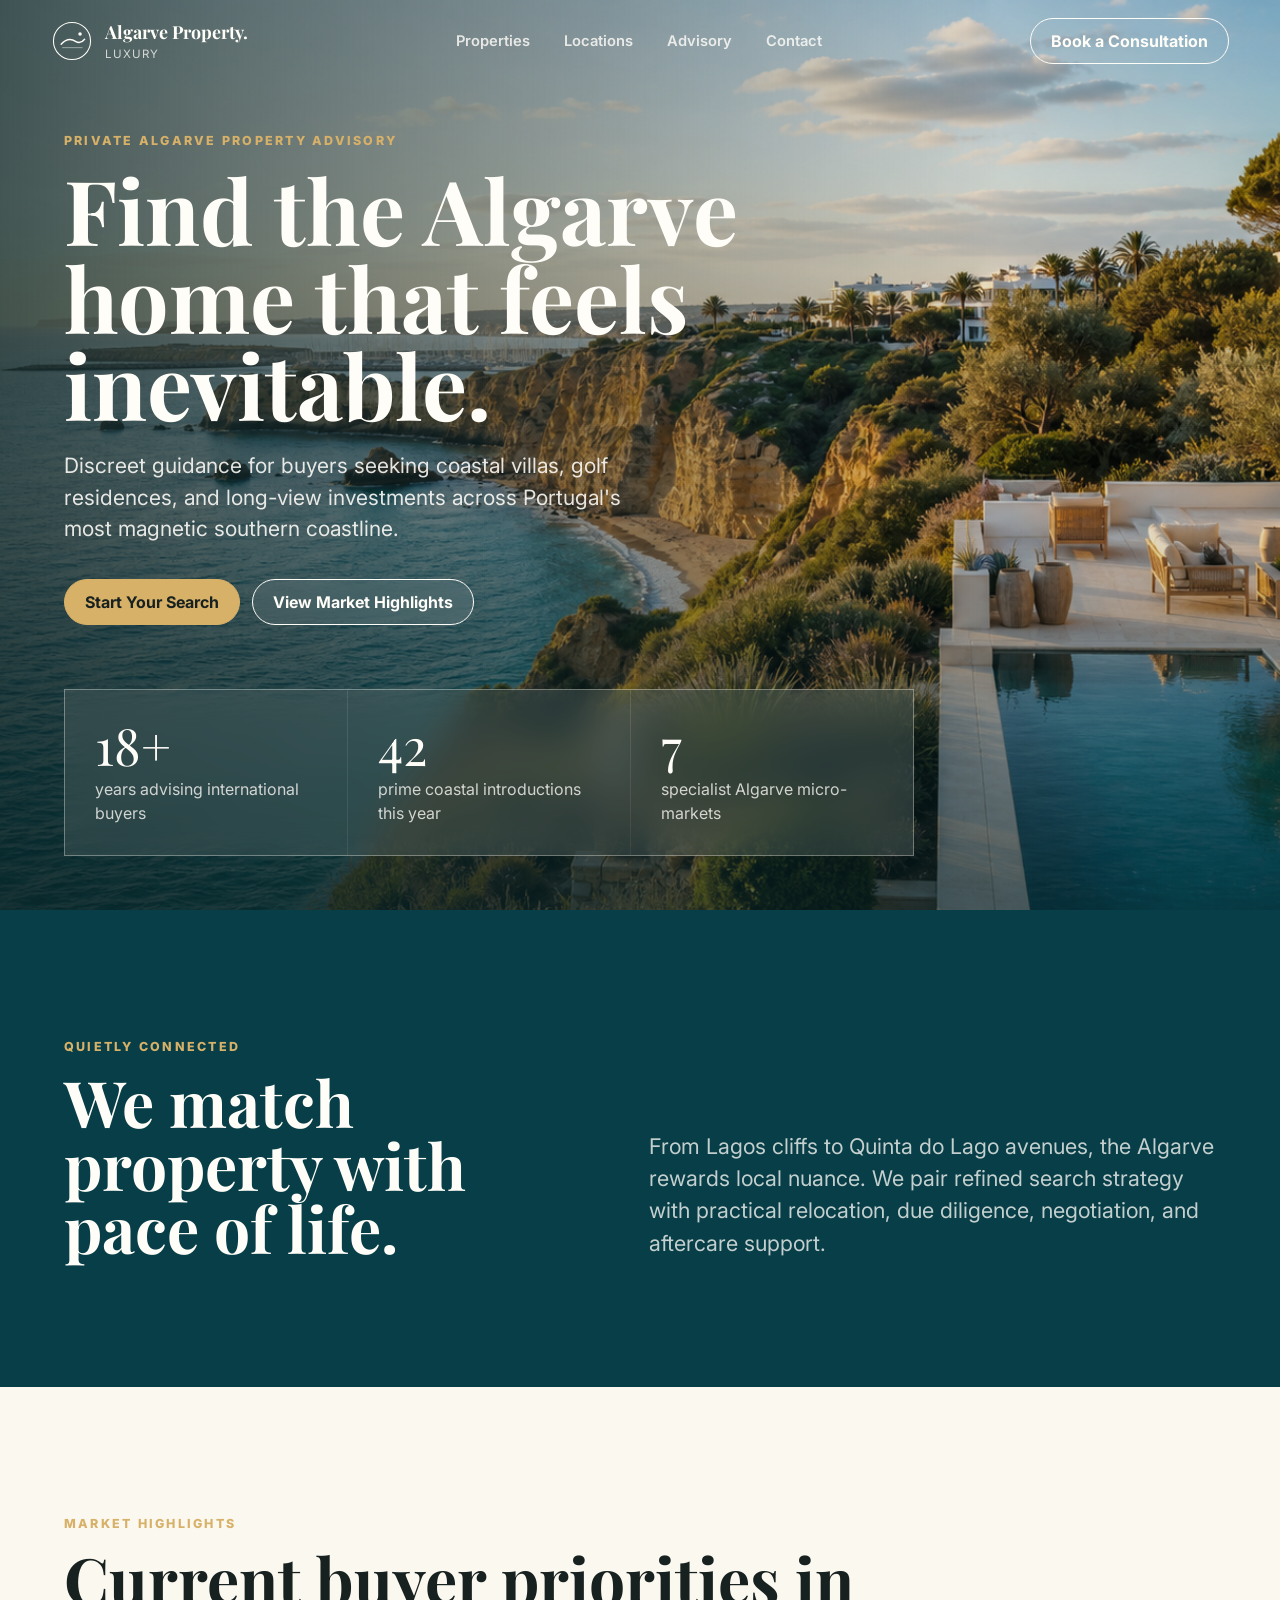
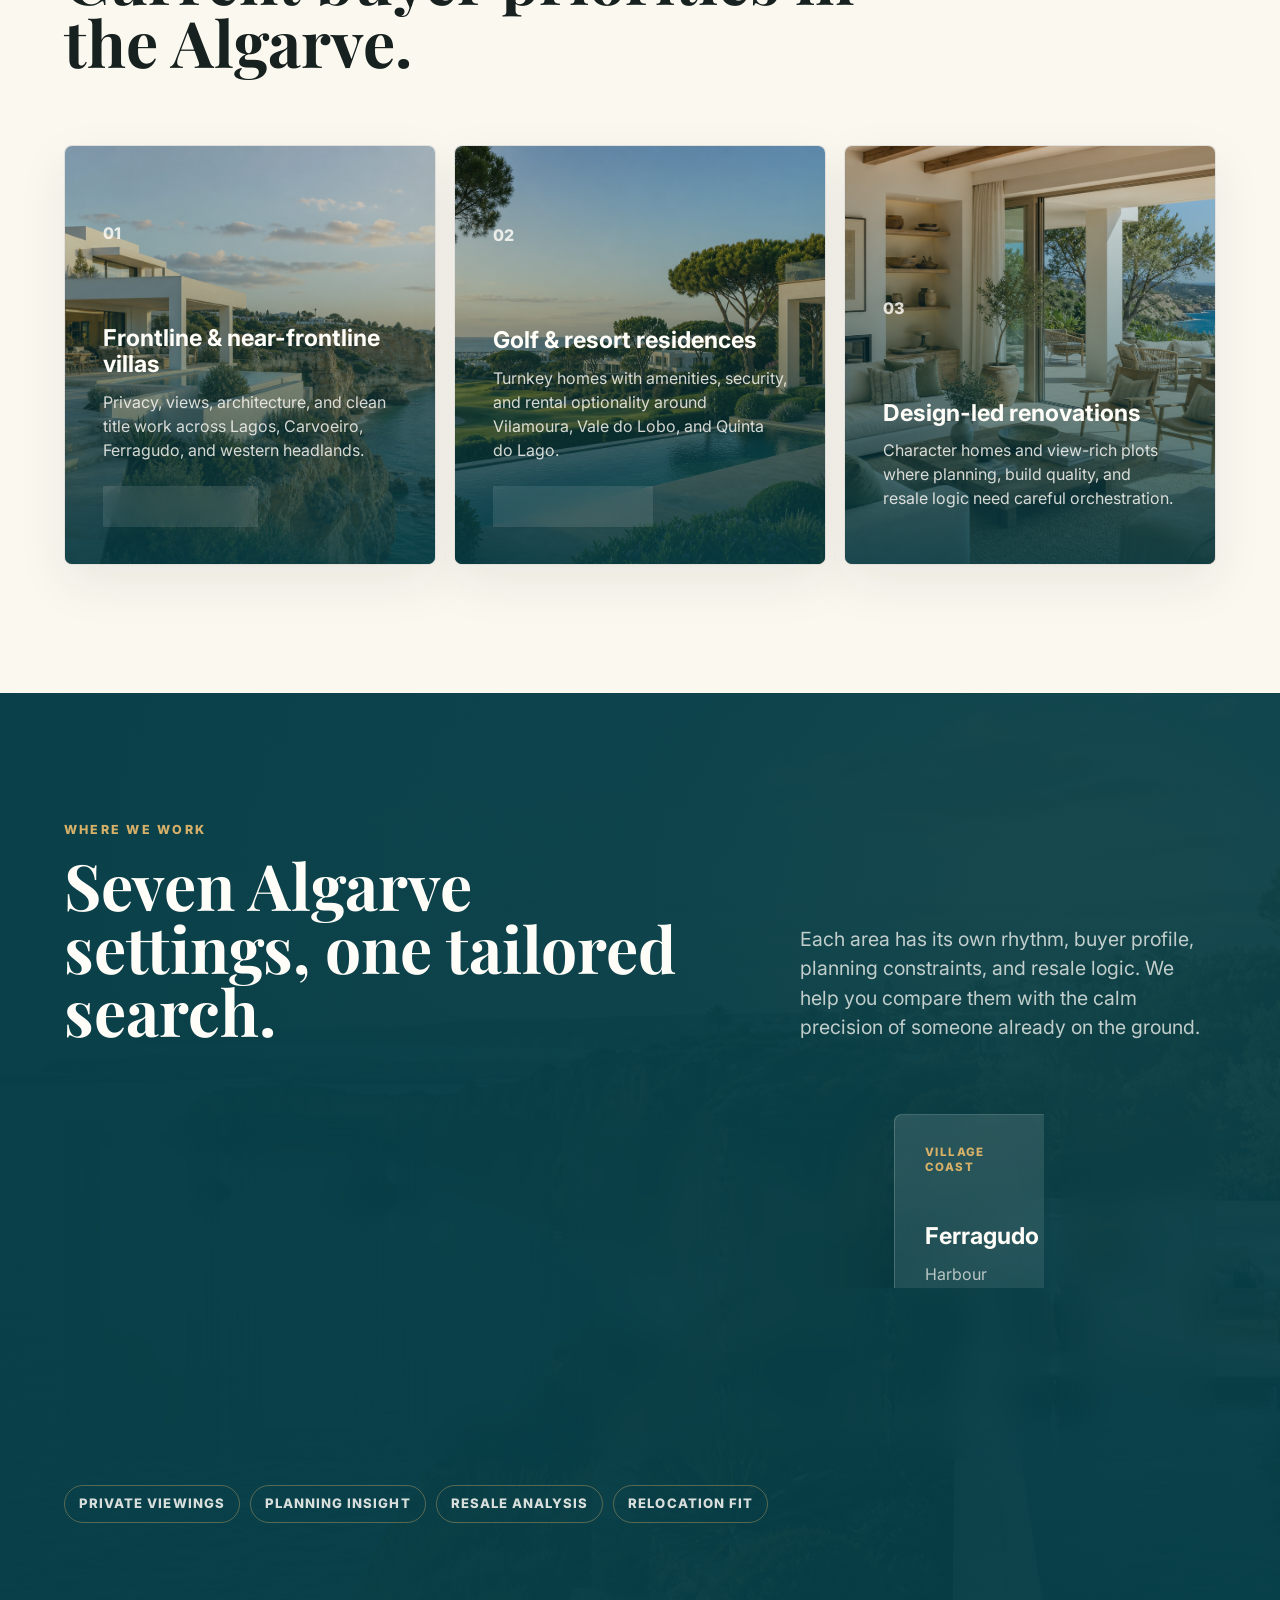
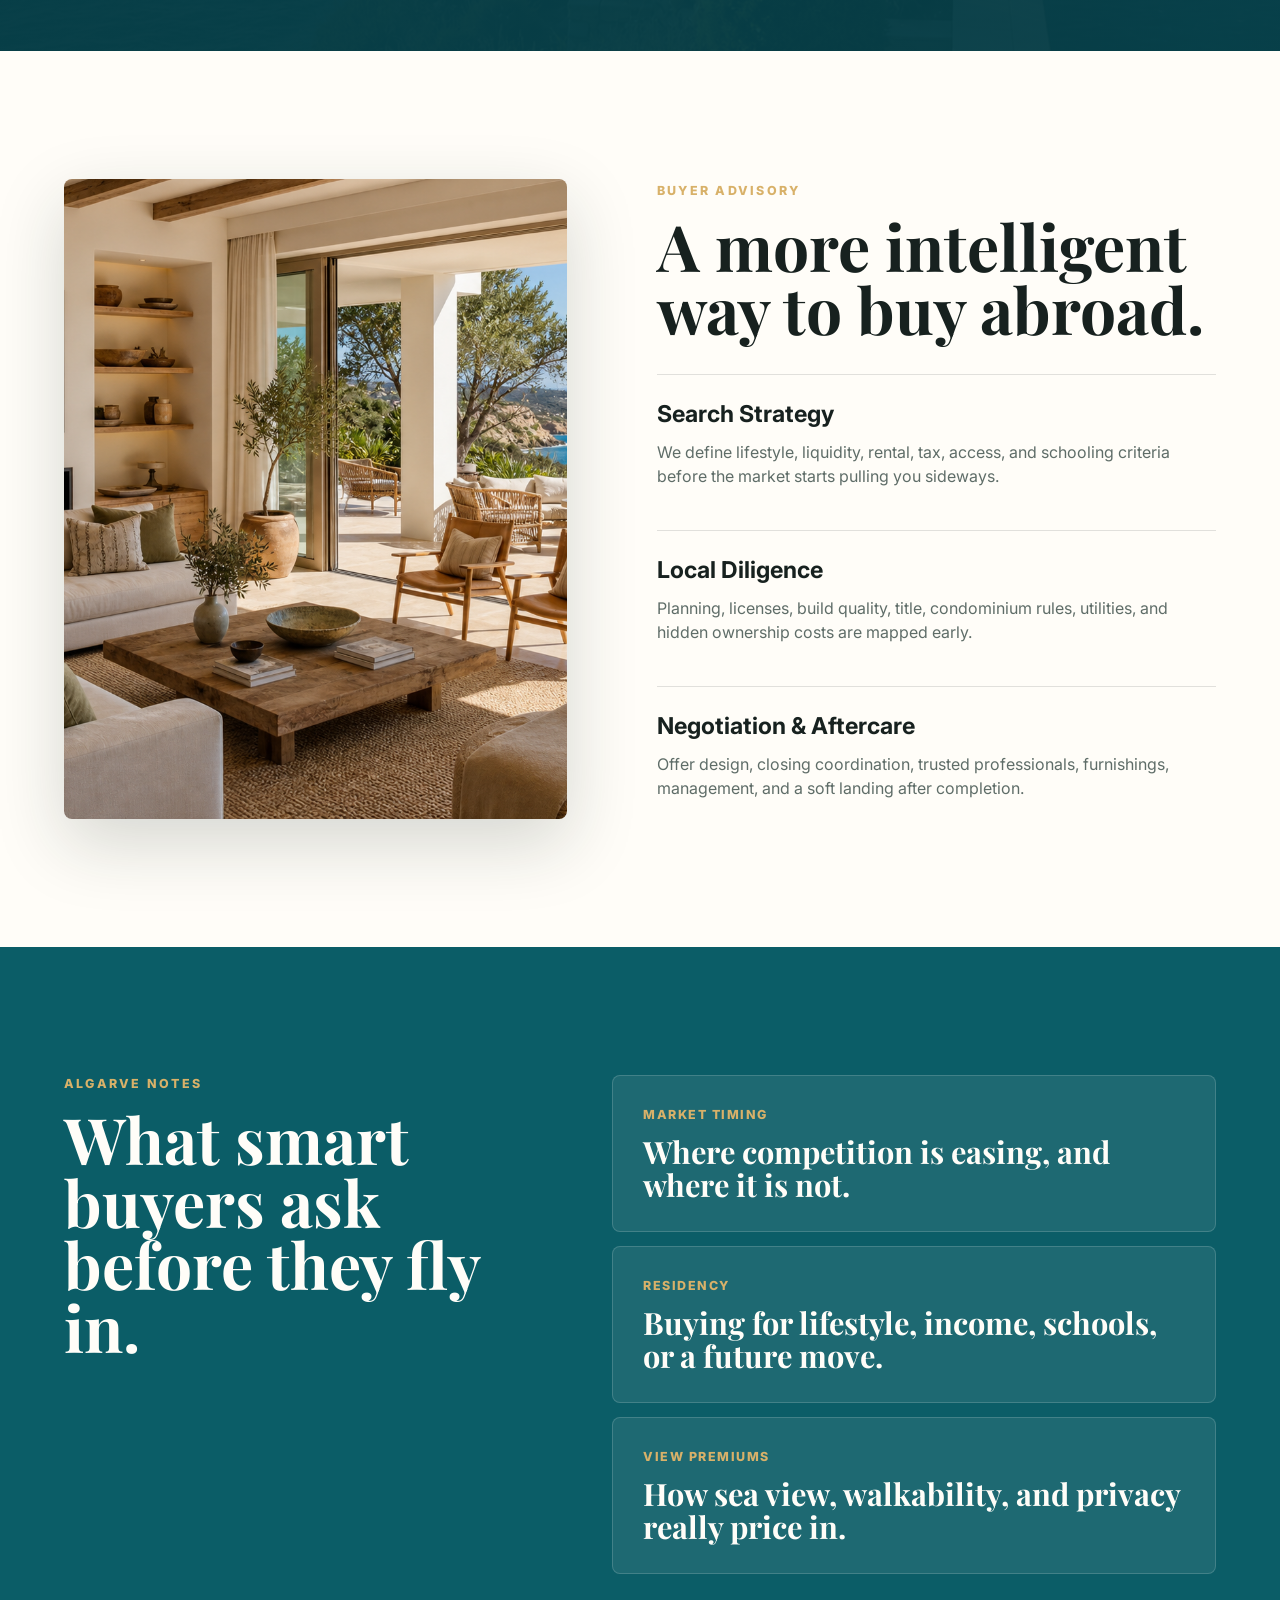
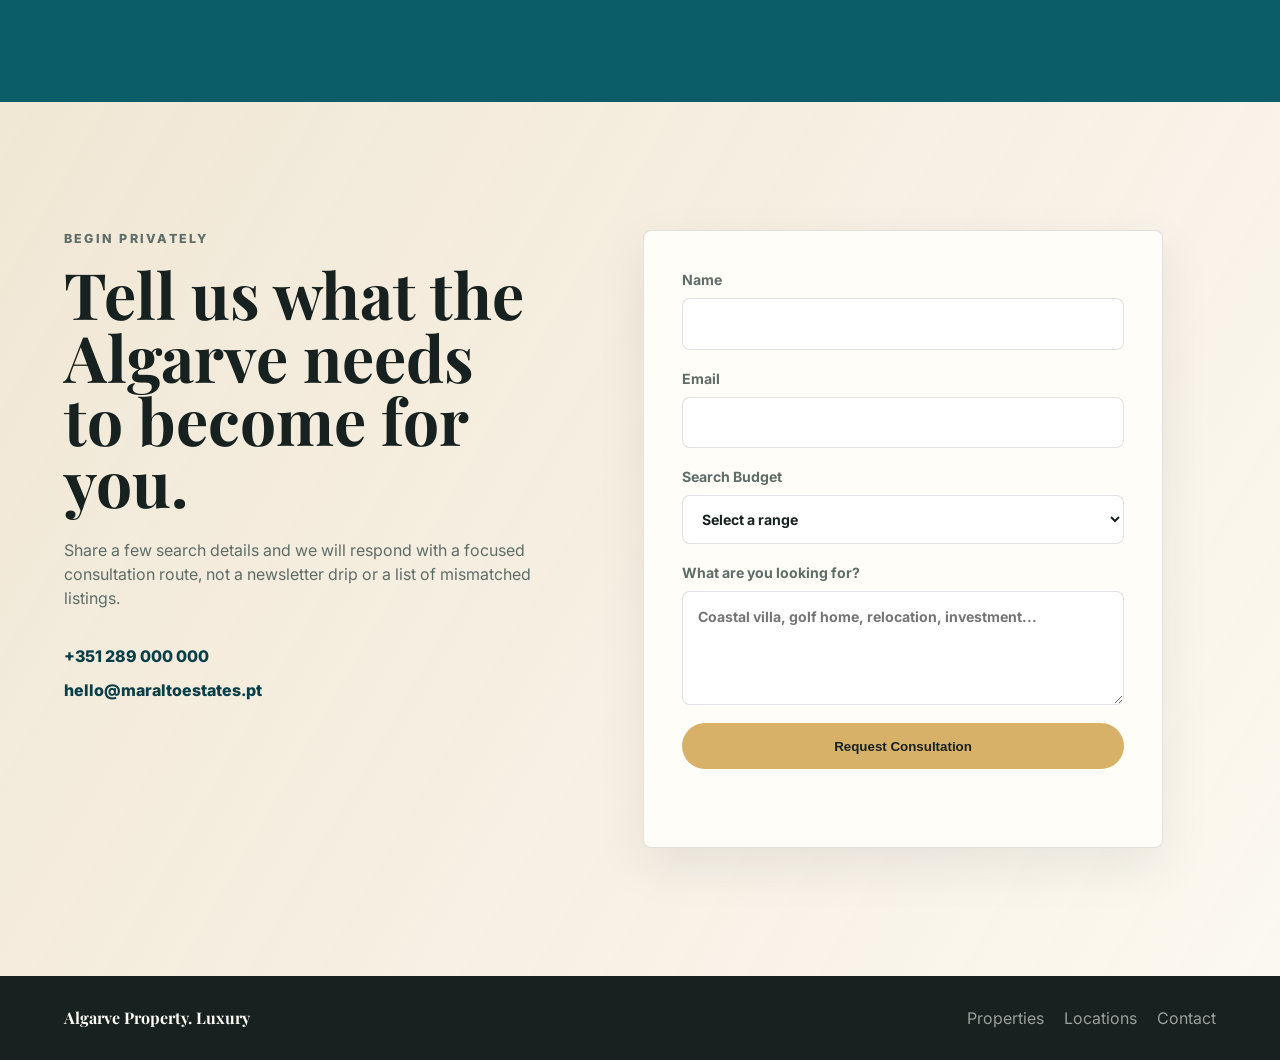
==== index.html @ e4c6e92c "Build Algarve property landing page" ====
<!DOCTYPE html>
<html lang="en">
<head>
  <meta charset="UTF-8">
  <meta name="viewport" content="width=device-width, initial-scale=1.0">
  <title>Algarve Property. Luxury | Algarve Real Estate</title>
  <meta name="description" content="Premium Algarve real estate advisory for coastal villas, golf residences, relocation, and discreet property acquisition in southern Portugal.">
  <link rel="preconnect" href="https://fonts.googleapis.com">
  <link rel="preconnect" href="https://fonts.gstatic.com" crossorigin>
  <link href="https://fonts.googleapis.com/css2?family=Inter:wght@400;500;600;700&family=Playfair+Display:wght@600;700&display=swap" rel="stylesheet">
  <link rel="stylesheet" href="styles.css">
</head>
<body>
  <header class="site-header" data-header>
    <a class="brand" href="#top" aria-label="Algarve Property Luxury home">
      <span class="brand-mark" aria-hidden="true">
        <svg viewBox="0 0 120 120" focusable="false">
          <circle cx="60" cy="60" r="53"></circle>
          <path d="M29 69 C43 54, 57 52, 70 61 C79 67, 88 65, 96 55"></path>
          <path d="M33 79 H89" class="logo-horizon"></path>
          <circle cx="83" cy="40" r="5" class="logo-sun"></circle>
        </svg>
      </span>
      <span>
        <strong>Algarve Property.</strong>
        <small>Luxury</small>
      </span>
    </a>

    <nav class="primary-nav" aria-label="Primary navigation">
      <a href="#properties">Properties</a>
      <a href="#locations">Locations</a>
      <a href="#advisory">Advisory</a>
      <a href="#contact">Contact</a>
    </nav>

    <a class="header-cta" href="#contact">Book a Consultation</a>
  </header>

  <main id="top">
    <section class="hero" aria-label="Algarve real estate">
      <img class="hero-image" src="assets/algarve-hero.png" alt="Luxury villa terrace overlooking the Algarve coastline at golden hour">
      <div class="hero-shade"></div>
      <div class="hero-content">
        <p class="eyebrow">Private Algarve Property Advisory</p>
        <h1>Find the Algarve home that feels inevitable.</h1>
        <p class="hero-copy">Discreet guidance for buyers seeking coastal villas, golf residences, and long-view investments across Portugal's most magnetic southern coastline.</p>
        <div class="hero-actions">
          <a class="button primary" href="#contact">Start Your Search</a>
          <a class="button secondary" href="#properties">View Market Highlights</a>
        </div>
      </div>
      <aside class="hero-panel" aria-label="Agency performance highlights">
        <div>
          <span>18+</span>
          <p>years advising international buyers</p>
        </div>
        <div>
          <span>42</span>
          <p>prime coastal introductions this year</p>
        </div>
        <div>
          <span>7</span>
          <p>specialist Algarve micro-markets</p>
        </div>
      </aside>
    </section>

    <section class="intro-band" aria-label="Agency introduction">
      <div>
        <p class="section-kicker">Quietly Connected</p>
        <h2>We match property with pace of life.</h2>
      </div>
      <p>From Lagos cliffs to Quinta do Lago avenues, the Algarve rewards local nuance. We pair refined search strategy with practical relocation, due diligence, negotiation, and aftercare support.</p>
    </section>

    <section class="property-showcase" id="properties">
      <div class="section-heading">
        <p class="section-kicker">Market Highlights</p>
        <h2>Current buyer priorities in the Algarve.</h2>
      </div>

      <div class="showcase-grid">
        <article class="feature-card image-card">
          <img src="assets/algarve-frontline-villa.png" alt="Frontline Algarve villa above golden cliffs and turquoise sea">
          <div>
            <span class="card-index">01</span>
            <h3>Frontline & near-frontline villas</h3>
            <p>Privacy, views, architecture, and clean title work across Lagos, Carvoeiro, Ferragudo, and western headlands.</p>
            <strong>From EUR 1.8M</strong>
          </div>
        </article>
        <article class="feature-card image-card">
          <img src="assets/algarve-golf-resort.png" alt="Luxury Algarve golf resort villa with pool and fairway views">
          <div>
            <span class="card-index">02</span>
            <h3>Golf & resort residences</h3>
            <p>Turnkey homes with amenities, security, and rental optionality around Vilamoura, Vale do Lobo, and Quinta do Lago.</p>
            <strong>From EUR 950K</strong>
          </div>
        </article>
        <article class="feature-card image-card">
          <img src="assets/algarve-interior.png" alt="Elegant Algarve villa interior opening to a sea-view terrace">
          <div>
            <span class="card-index">03</span>
            <h3>Design-led renovations</h3>
            <p>Character homes and view-rich plots where planning, build quality, and resale logic need careful orchestration.</p>
          </div>
        </article>
      </div>
    </section>

    <section class="locations" id="locations">
      <div class="section-heading location-heading">
        <div>
          <p class="section-kicker">Where We Work</p>
          <h2>Seven Algarve settings, one tailored search.</h2>
        </div>
        <p>Each area has its own rhythm, buyer profile, planning constraints, and resale logic. We help you compare them with the calm precision of someone already on the ground.</p>
      </div>
      <div class="location-strip" aria-label="Algarve locations">
        <article>
          <span>West Coast</span>
          <h3>Lagos</h3>
          <p>Clifftop views, marina living, historic character.</p>
        </article>
        <article>
          <span>Golden Cliffs</span>
          <h3>Carvoeiro</h3>
          <p>Sea caves, villa terraces, relaxed village rhythm.</p>
        </article>
        <article>
          <span>Marina & Golf</span>
          <h3>Vilamoura</h3>
          <p>Golf, marina energy, lock-and-leave residences.</p>
        </article>
        <article>
          <span>Prime Resort</span>
          <h3>Quinta do Lago</h3>
          <p>Low-density luxury, security, wellness, privacy.</p>
        </article>
        <article>
          <span>Estate Privacy</span>
          <h3>Vale do Lobo</h3>
          <p>Oceanfront fairways, beach clubs, polished family living.</p>
        </article>
        <article>
          <span>Village Coast</span>
          <h3>Ferragudo</h3>
          <p>Harbour charm, boutique villas, quieter western access.</p>
        </article>
        <article>
          <span>Eastern Calm</span>
          <h3>Tavira</h3>
          <p>Ria Formosa calm, heritage homes, softer pricing.</p>
        </article>
      </div>
      <div class="location-note" aria-label="Location advisory highlights">
        <span>Private viewings</span>
        <span>Planning insight</span>
        <span>Resale analysis</span>
        <span>Relocation fit</span>
      </div>
    </section>

    <section class="advisory" id="advisory">
      <div class="advisory-image" aria-hidden="true"></div>
      <div class="advisory-content">
        <p class="section-kicker">Buyer Advisory</p>
        <h2>A more intelligent way to buy abroad.</h2>
        <div class="advisory-list">
          <div>
            <h3>Search Strategy</h3>
            <p>We define lifestyle, liquidity, rental, tax, access, and schooling criteria before the market starts pulling you sideways.</p>
          </div>
          <div>
            <h3>Local Diligence</h3>
            <p>Planning, licenses, build quality, title, condominium rules, utilities, and hidden ownership costs are mapped early.</p>
          </div>
          <div>
            <h3>Negotiation & Aftercare</h3>
            <p>Offer design, closing coordination, trusted professionals, furnishings, management, and a soft landing after completion.</p>
          </div>
        </div>
      </div>
    </section>

    <section class="journal">
      <div>
        <p class="section-kicker">Algarve Notes</p>
        <h2>What smart buyers ask before they fly in.</h2>
      </div>
      <div class="journal-grid">
        <a href="#contact">
          <span>Market Timing</span>
          <strong>Where competition is easing, and where it is not.</strong>
        </a>
        <a href="#contact">
          <span>Residency</span>
          <strong>Buying for lifestyle, income, schools, or a future move.</strong>
        </a>
        <a href="#contact">
          <span>View Premiums</span>
          <strong>How sea view, walkability, and privacy really price in.</strong>
        </a>
      </div>
    </section>

    <section class="contact" id="contact">
      <div class="contact-copy">
        <p class="section-kicker">Begin Privately</p>
        <h2>Tell us what the Algarve needs to become for you.</h2>
        <p>Share a few search details and we will respond with a focused consultation route, not a newsletter drip or a list of mismatched listings.</p>
        <div class="contact-details">
          <a href="tel:+351289000000">+351 289 000 000</a>
          <a href="mailto:hello@maraltoestates.pt">hello@maraltoestates.pt</a>
        </div>
      </div>

      <form class="lead-form" data-form>
        <label for="lead-name">
          Name
          <input id="lead-name" type="text" name="name" autocomplete="name" required>
        </label>
        <label for="lead-email">
          Email
          <input id="lead-email" type="email" name="email" autocomplete="email" required>
        </label>
        <label for="lead-budget">
          Search Budget
          <select id="lead-budget" name="budget" required>
            <option value="">Select a range</option>
            <option>EUR 750K - EUR 1.5M</option>
            <option>EUR 1.5M - EUR 3M</option>
            <option>EUR 3M - EUR 6M</option>
            <option>EUR 6M+</option>
          </select>
        </label>
        <label for="lead-message">
          What are you looking for?
          <textarea id="lead-message" name="message" rows="4" placeholder="Coastal villa, golf home, relocation, investment..." required></textarea>
        </label>
        <button class="button primary" type="submit">Request Consultation</button>
        <p class="form-status" data-form-status role="status" aria-live="polite"></p>
      </form>
    </section>
  </main>

  <footer class="site-footer">
    <p>Algarve Property. Luxury</p>
    <div>
      <a href="#properties">Properties</a>
      <a href="#locations">Locations</a>
      <a href="#contact">Contact</a>
    </div>
  </footer>

  <script src="script.js"></script>
</body>
</html>
---- styles.css ----
:root {
  --ink: #17211f;
  --muted: #5f6d68;
  --paper: #fbf8f0;
  --paper-deep: #efe4d0;
  --white: #fffdf8;
  --teal: #0b5d67;
  --teal-dark: #073e47;
  --olive: #647255;
  --clay: #b56b45;
  --gold: #d8b169;
  --line: rgba(23, 33, 31, 0.13);
  --shadow: 0 24px 70px rgba(22, 37, 35, 0.18);
  --font-sans: "Inter", Arial, sans-serif;
  --font-display: "Playfair Display", Georgia, serif;
}

* {
  box-sizing: border-box;
}

html {
  scroll-behavior: smooth;
}

body {
  margin: 0;
  color: var(--ink);
  background: var(--paper);
  font-family: var(--font-sans);
  line-height: 1.5;
}

img {
  max-width: 100%;
  display: block;
}

a {
  color: inherit;
  text-decoration: none;
}

.site-header {
  position: fixed;
  top: 0;
  left: 0;
  right: 0;
  z-index: 20;
  display: grid;
  grid-template-columns: auto 1fr auto;
  align-items: center;
  gap: 24px;
  padding: 18px clamp(20px, 4vw, 58px);
  color: var(--white);
  transition: background 220ms ease, color 220ms ease, box-shadow 220ms ease, padding 220ms ease;
}

.site-header.is-scrolled {
  color: var(--ink);
  background: rgba(251, 248, 240, 0.93);
  box-shadow: 0 10px 35px rgba(19, 34, 31, 0.12);
  backdrop-filter: blur(18px);
  padding-block: 12px;
}

.brand {
  display: inline-flex;
  align-items: center;
  gap: 12px;
  min-width: 190px;
}

.brand-mark {
  display: grid;
  place-items: center;
  width: 42px;
  height: 42px;
  flex: 0 0 auto;
}

.brand-mark svg {
  width: 100%;
  height: 100%;
  overflow: visible;
}

.brand-mark circle,
.brand-mark path {
  fill: none;
  stroke: currentColor;
  stroke-linecap: round;
}

.brand-mark circle:first-child {
  stroke-width: 3;
}

.brand-mark path:first-of-type {
  stroke-width: 4;
}

.brand-mark .logo-horizon {
  stroke-width: 2;
  opacity: 0.65;
}

.brand-mark .logo-sun {
  fill: currentColor;
  stroke: none;
}

.brand strong,
.brand small {
  display: block;
}

.brand strong {
  font-family: var(--font-display);
  font-size: 1.12rem;
}

.brand small {
  color: currentColor;
  font-size: 0.72rem;
  letter-spacing: 0.08em;
  text-transform: uppercase;
  opacity: 0.76;
}

.primary-nav {
  display: flex;
  justify-content: center;
  gap: clamp(16px, 3vw, 34px);
  font-size: 0.92rem;
  font-weight: 600;
}

.primary-nav a,
.site-footer a {
  opacity: 0.82;
}

.primary-nav a:hover,
.site-footer a:hover {
  opacity: 1;
}

.header-cta,
.button {
  display: inline-flex;
  justify-content: center;
  align-items: center;
  min-height: 46px;
  border: 1px solid currentColor;
  border-radius: 999px;
  padding: 0 20px;
  font-weight: 700;
  transition: transform 180ms ease, background 180ms ease, color 180ms ease, border-color 180ms ease;
}

.header-cta:hover,
.button:hover {
  transform: translateY(-2px);
}

.hero {
  position: relative;
  min-height: 92svh;
  display: grid;
  align-items: end;
  padding: 132px clamp(20px, 5vw, 72px) 54px;
  overflow: hidden;
  color: var(--white);
}

.hero-image,
.hero-shade {
  position: absolute;
  inset: 0;
  width: 100%;
  height: 100%;
}

.hero-image {
  object-fit: cover;
  object-position: center;
}

.hero-shade {
  background:
    linear-gradient(90deg, rgba(8, 35, 38, 0.76) 0%, rgba(8, 35, 38, 0.42) 42%, rgba(8, 35, 38, 0.08) 78%),
    linear-gradient(0deg, rgba(8, 35, 38, 0.58) 0%, rgba(8, 35, 38, 0) 44%);
}

.hero-content {
  position: relative;
  z-index: 2;
  max-width: 760px;
}

.eyebrow,
.section-kicker {
  margin: 0 0 14px;
  color: var(--gold);
  font-size: 0.78rem;
  font-weight: 800;
  letter-spacing: 0.18em;
  text-transform: uppercase;
}

h1,
h2,
h3,
p {
  margin-top: 0;
}

h1,
h2 {
  font-family: var(--font-display);
  line-height: 0.98;
}

h1 {
  max-width: 720px;
  margin-bottom: 22px;
  font-size: clamp(3rem, 7vw, 6.9rem);
}

h2 {
  margin-bottom: 0;
  font-size: clamp(2.3rem, 5vw, 5.1rem);
}

h3 {
  margin-bottom: 12px;
  font-size: clamp(1.1rem, 2vw, 1.45rem);
  line-height: 1.16;
}

.hero-copy {
  max-width: 600px;
  color: rgba(255, 253, 248, 0.88);
  font-size: clamp(1.05rem, 2vw, 1.32rem);
}

.hero-actions {
  display: flex;
  flex-wrap: wrap;
  gap: 12px;
  margin-top: 34px;
}

.button.primary {
  border-color: var(--gold);
  background: var(--gold);
  color: #17211f;
}

.button.secondary {
  background: rgba(255, 253, 248, 0.08);
  color: var(--white);
  backdrop-filter: blur(12px);
}

.hero-panel {
  position: relative;
  z-index: 2;
  display: grid;
  grid-template-columns: repeat(3, minmax(0, 1fr));
  gap: 1px;
  width: min(850px, 100%);
  margin-top: 64px;
  border: 1px solid rgba(255, 253, 248, 0.28);
  background: rgba(255, 253, 248, 0.16);
  backdrop-filter: blur(18px);
}

.hero-panel div {
  padding: clamp(18px, 3vw, 30px);
  background: rgba(8, 35, 38, 0.28);
}

.hero-panel span {
  display: block;
  margin-bottom: 6px;
  font-family: var(--font-display);
  font-size: clamp(2rem, 4vw, 3.5rem);
  line-height: 1;
}

.hero-panel p {
  margin: 0;
  color: rgba(255, 253, 248, 0.78);
}

.intro-band,
.property-showcase,
.locations,
.advisory,
.journal,
.contact {
  padding: clamp(70px, 10vw, 130px) clamp(20px, 5vw, 72px);
}

.property-showcase,
.locations,
.advisory,
.contact {
  scroll-margin-top: 86px;
}

.intro-band {
  display: grid;
  grid-template-columns: minmax(240px, 0.85fr) minmax(280px, 1fr);
  gap: clamp(32px, 8vw, 120px);
  align-items: end;
  background: var(--teal-dark);
  color: var(--white);
}

.intro-band p:last-child {
  max-width: 760px;
  margin: 0;
  color: rgba(255, 253, 248, 0.76);
  font-size: clamp(1.05rem, 2vw, 1.35rem);
}

.section-heading {
  max-width: 800px;
  margin-bottom: clamp(34px, 6vw, 72px);
}

.property-showcase {
  background: var(--paper);
}

.showcase-grid {
  display: grid;
  grid-template-columns: repeat(3, minmax(0, 1fr));
  gap: 18px;
}

.feature-card,
.journal-grid a,
.lead-form {
  border: 1px solid var(--line);
  border-radius: 8px;
  background: var(--white);
  box-shadow: 0 18px 50px rgba(22, 37, 35, 0.08);
}

.feature-card {
  min-height: 420px;
  display: flex;
  flex-direction: column;
  justify-content: space-between;
  padding: clamp(24px, 4vw, 38px);
}

.feature-card p,
.advisory-list p,
.journal-grid span,
.contact-copy p,
.site-footer,
.lead-form label {
  color: var(--muted);
}

.feature-card strong {
  color: var(--teal);
  font-size: 0.92rem;
  letter-spacing: 0.08em;
  text-transform: uppercase;
}

.card-index {
  display: block;
  margin-bottom: 80px;
  color: var(--clay);
  font-weight: 800;
}

.image-card {
  position: relative;
  overflow: hidden;
  justify-content: flex-end;
  padding: 0;
  color: var(--white);
}

.image-card img {
  position: absolute;
  inset: 0;
  width: 100%;
  height: 100%;
  object-fit: cover;
}

.image-card::after {
  content: "";
  position: absolute;
  inset: 0;
  background: linear-gradient(0deg, rgba(7, 62, 71, 0.86), rgba(7, 62, 71, 0.08));
}

.image-card div {
  position: relative;
  z-index: 1;
  padding: clamp(24px, 4vw, 38px);
}

.image-card p,
.image-card .card-index {
  color: rgba(255, 253, 248, 0.82);
}

.image-card strong {
  display: inline-flex;
  width: fit-content;
  margin-top: 8px;
  padding: 8px 11px;
  border: 1px solid rgba(216, 177, 105, 0.55);
  border-radius: 999px;
  background: rgba(255, 253, 248, 0.1);
  color: var(--gold);
  backdrop-filter: blur(10px);
}

.locations {
  position: relative;
  overflow: hidden;
  background: var(--teal-dark);
  color: var(--white);
}

.locations::before,
.locations::after {
  content: "";
  position: absolute;
  inset: 0;
}

.locations::before {
  background-image: url("assets/algarve-hero.png");
  background-size: cover;
  background-position: center 58%;
  opacity: 0.2;
  filter: saturate(0.85);
}

.locations::after {
  background:
    linear-gradient(90deg, rgba(7, 62, 71, 0.94), rgba(7, 62, 71, 0.74)),
    radial-gradient(circle at 82% 20%, rgba(216, 177, 105, 0.18), transparent 34%);
}

.locations > * {
  position: relative;
  z-index: 1;
}

.location-heading {
  max-width: none;
  display: grid;
  grid-template-columns: minmax(320px, 0.9fr) minmax(280px, 0.58fr);
  gap: clamp(28px, 7vw, 90px);
  align-items: end;
}

.location-heading p:last-child {
  max-width: 520px;
  margin: 0;
  color: rgba(255, 253, 248, 0.74);
  font-size: clamp(1rem, 1.8vw, 1.22rem);
}

.location-strip {
  display: grid;
  grid-template-columns: repeat(7, minmax(120px, 1fr));
  gap: 10px;
}

.location-strip article {
  min-height: 260px;
  padding: clamp(20px, 3vw, 30px);
  border: 1px solid rgba(255, 253, 248, 0.18);
  border-radius: 8px;
  background: linear-gradient(180deg, rgba(255, 253, 248, 0.12), rgba(255, 253, 248, 0.06));
  box-shadow: 0 24px 70px rgba(4, 28, 32, 0.24);
  backdrop-filter: blur(14px);
  transition: background 180ms ease, border-color 180ms ease, transform 180ms ease;
}

.location-strip article:hover {
  background: linear-gradient(180deg, rgba(255, 253, 248, 0.18), rgba(255, 253, 248, 0.08));
  border-color: rgba(216, 177, 105, 0.5);
  transform: translateY(-4px);
}

.location-strip span {
  display: block;
  min-height: 34px;
  margin-bottom: 44px;
  color: var(--gold);
  font-size: 0.72rem;
  font-weight: 800;
  letter-spacing: 0.12em;
  line-height: 1.25;
  text-transform: uppercase;
}

.location-strip h3 {
  color: var(--white);
}

.location-strip p {
  margin-bottom: 0;
  color: rgba(255, 253, 248, 0.68);
}

.location-note {
  display: flex;
  flex-wrap: wrap;
  gap: 10px;
  margin-top: 24px;
}

.location-note span {
  display: inline-flex;
  align-items: center;
  min-height: 38px;
  padding: 0 14px;
  border: 1px solid rgba(216, 177, 105, 0.38);
  border-radius: 999px;
  color: rgba(255, 253, 248, 0.84);
  font-size: 0.82rem;
  font-weight: 800;
  letter-spacing: 0.08em;
  text-transform: uppercase;
}

.advisory {
  display: grid;
  grid-template-columns: minmax(280px, 0.9fr) minmax(300px, 1fr);
  gap: clamp(32px, 7vw, 92px);
  align-items: center;
  background: var(--white);
}

.advisory-image {
  min-height: 640px;
  background-image: url("assets/algarve-interior.png");
  background-size: cover;
  background-position: center;
  border-radius: 8px;
  box-shadow: var(--shadow);
}

.advisory-content h2 {
  margin-bottom: 34px;
}

.advisory-list {
  display: grid;
  gap: 26px;
}

.advisory-list div {
  padding-top: 26px;
  border-top: 1px solid var(--line);
}

.journal {
  display: grid;
  grid-template-columns: minmax(280px, 0.76fr) minmax(300px, 1fr);
  gap: clamp(36px, 7vw, 90px);
  align-items: start;
  background: var(--teal);
  color: var(--white);
}

.journal-grid {
  display: grid;
  gap: 14px;
}

.journal-grid a {
  display: grid;
  gap: 10px;
  padding: clamp(20px, 3vw, 30px);
  background: rgba(255, 253, 248, 0.08);
  border-color: rgba(255, 253, 248, 0.16);
  box-shadow: none;
  transition: background 180ms ease, transform 180ms ease;
}

.journal-grid a:hover {
  background: rgba(255, 253, 248, 0.14);
  transform: translateX(4px);
}

.journal-grid span {
  color: var(--gold);
  font-size: 0.78rem;
  font-weight: 800;
  letter-spacing: 0.12em;
  text-transform: uppercase;
}

.journal-grid strong {
  font-family: var(--font-display);
  font-size: clamp(1.35rem, 2.4vw, 2rem);
  line-height: 1.08;
}

.contact {
  display: grid;
  grid-template-columns: minmax(280px, 0.9fr) minmax(320px, 520px);
  gap: clamp(36px, 8vw, 110px);
  align-items: start;
  background:
    linear-gradient(120deg, rgba(239, 228, 208, 0.85), rgba(251, 248, 240, 0.95)),
    var(--paper);
}

.contact-copy {
  position: sticky;
  top: 100px;
}

.contact-copy h2 {
  margin-bottom: 24px;
}

.contact-details {
  display: grid;
  gap: 10px;
  margin-top: 34px;
  font-weight: 800;
  color: var(--teal-dark);
}

.lead-form {
  display: grid;
  gap: 18px;
  padding: clamp(22px, 4vw, 38px);
}

.lead-form label {
  display: grid;
  gap: 8px;
  font-size: 0.88rem;
  font-weight: 700;
}

.lead-form input,
.lead-form select,
.lead-form textarea {
  width: 100%;
  border: 1px solid var(--line);
  border-radius: 8px;
  background: #fff;
  color: var(--ink);
  font: inherit;
  padding: 14px 15px;
  outline: none;
}

.lead-form input:focus,
.lead-form select:focus,
.lead-form textarea:focus {
  border-color: var(--teal);
  box-shadow: 0 0 0 4px rgba(11, 93, 103, 0.11);
}

.lead-form textarea {
  resize: vertical;
}

.lead-form .button {
  width: 100%;
  border: 0;
  cursor: pointer;
}

.form-status {
  min-height: 22px;
  margin: 0;
  color: var(--teal);
  font-weight: 700;
}

.site-footer {
  display: flex;
  justify-content: space-between;
  gap: 18px;
  padding: 30px clamp(20px, 5vw, 72px);
  background: var(--ink);
  color: rgba(255, 253, 248, 0.7);
}

.site-footer p {
  margin: 0;
  color: var(--white);
  font-family: var(--font-display);
  font-weight: 700;
}

.site-footer div {
  display: flex;
  gap: 20px;
  flex-wrap: wrap;
}

@media (max-width: 980px) {
  .site-header {
    grid-template-columns: 1fr auto;
  }

  .primary-nav {
    display: none;
  }

  .hero {
    min-height: 860px;
  }

  .showcase-grid,
  .advisory,
  .journal,
  .contact,
  .intro-band {
    grid-template-columns: 1fr;
  }

  .location-heading {
    grid-template-columns: 1fr;
  }

  .location-strip {
    grid-template-columns: repeat(2, minmax(0, 1fr));
  }

  .contact-copy {
    position: static;
  }

  .advisory-image {
    min-height: 440px;
  }
}

@media (max-width: 640px) {
  .site-header {
    padding: 14px 16px;
  }

  .brand {
    min-width: 0;
  }

  .brand small,
  .header-cta {
    display: none;
  }

  .hero {
    min-height: 820px;
    padding: 112px 18px 34px;
  }

  .hero-shade {
    background:
      linear-gradient(90deg, rgba(8, 35, 38, 0.82), rgba(8, 35, 38, 0.36)),
      linear-gradient(0deg, rgba(8, 35, 38, 0.7), rgba(8, 35, 38, 0));
  }

  .hero-actions,
  .button {
    width: 100%;
  }

  .hero-panel {
    grid-template-columns: 1fr;
    margin-top: 42px;
  }

  .card-index {
    margin-bottom: 48px;
  }

  .feature-card {
    min-height: 330px;
  }

  .location-strip {
    grid-template-columns: 1fr;
  }

  .location-strip article {
    min-height: 190px;
  }

  .location-strip span {
    min-height: 0;
    margin-bottom: 28px;
  }

  .advisory-image {
    min-height: 360px;
  }

  .site-footer {
    display: grid;
  }
}

@media (prefers-reduced-motion: reduce) {
  *,
  *::before,
  *::after {
    scroll-behavior: auto !important;
    transition: none !important;
  }
}
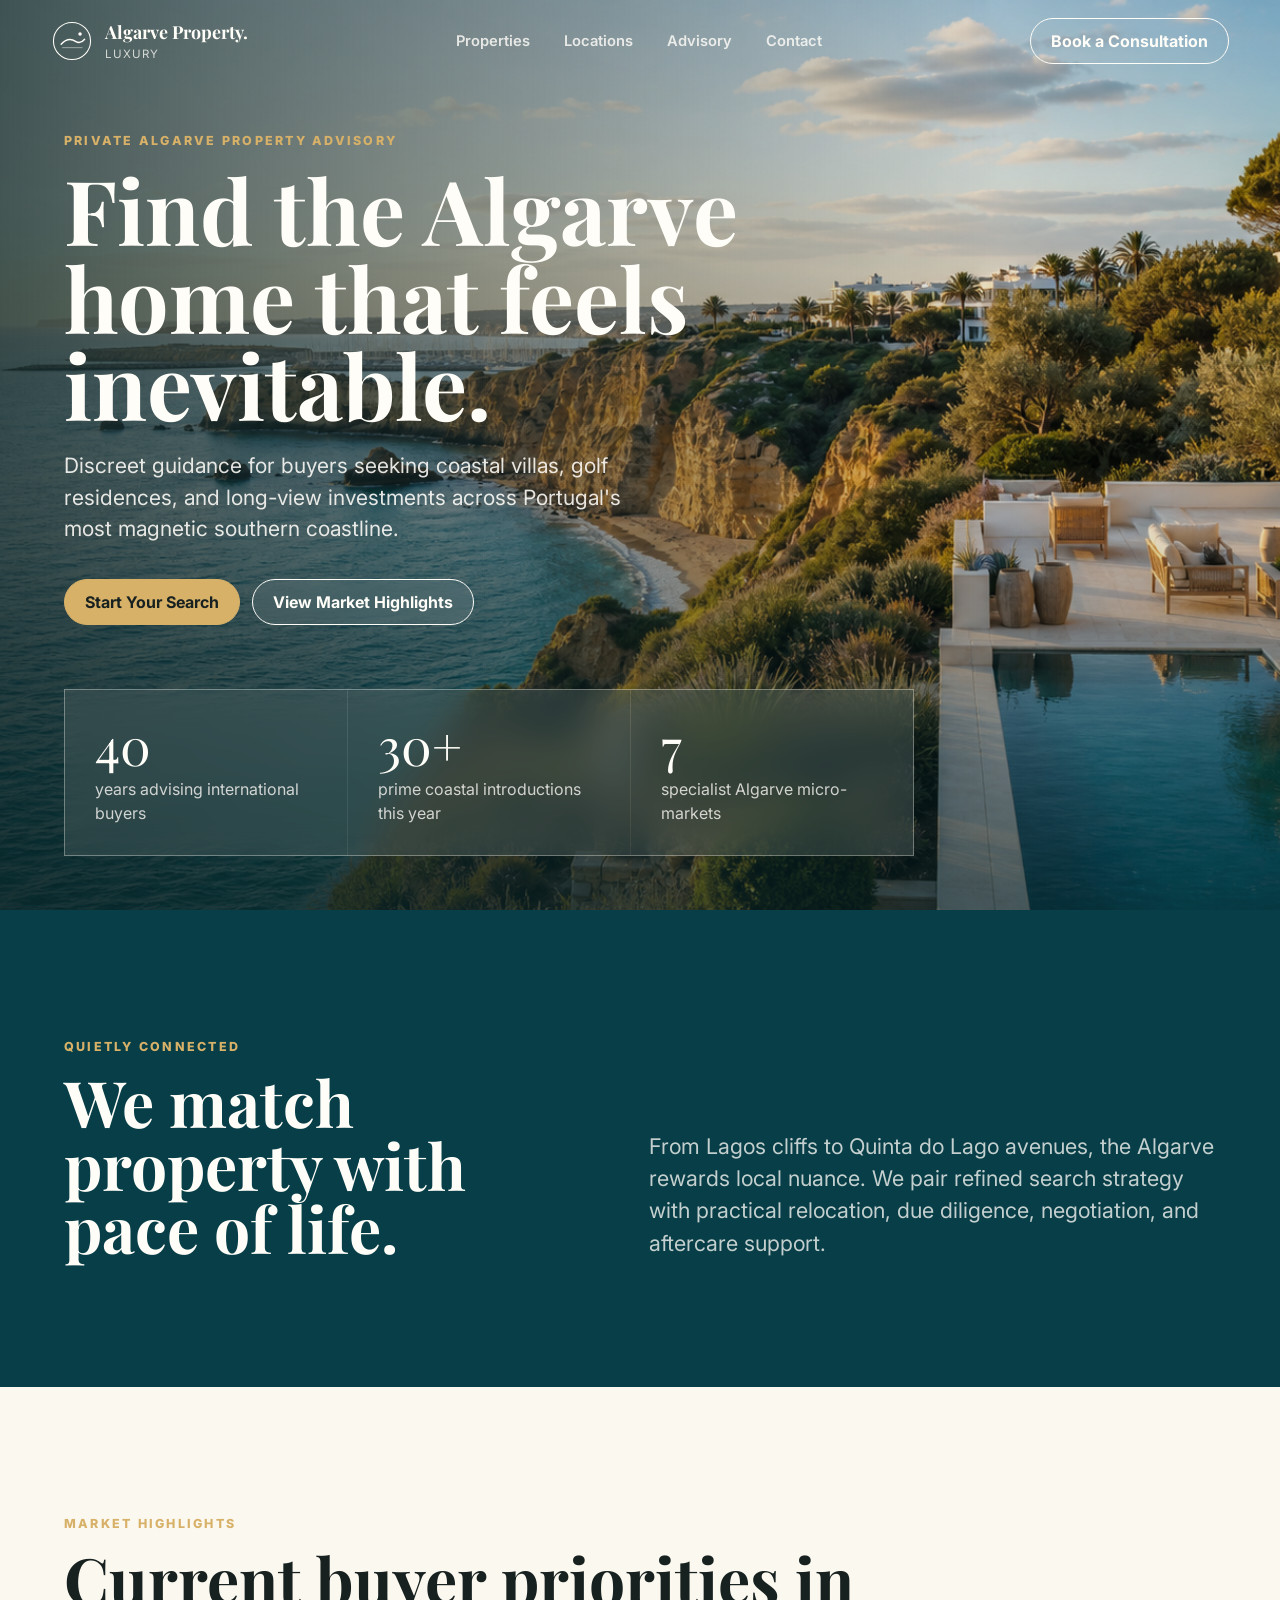
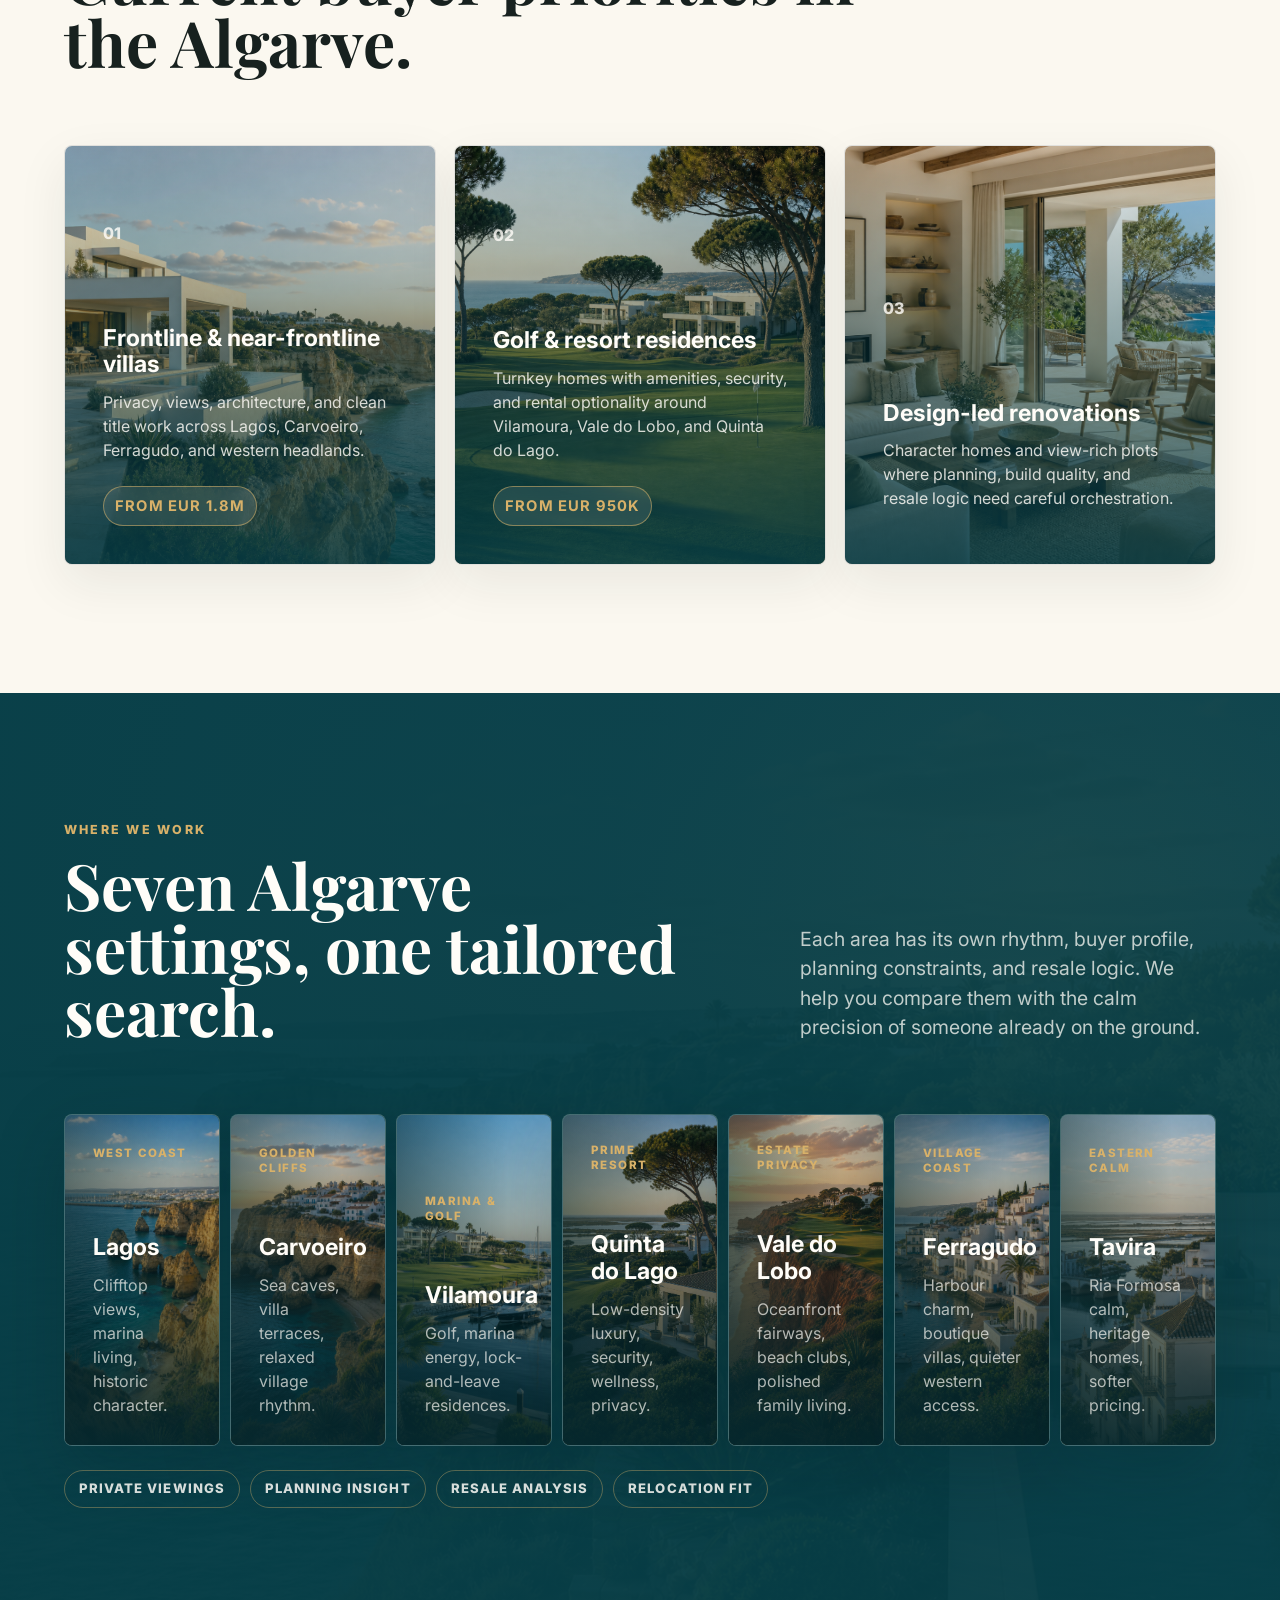
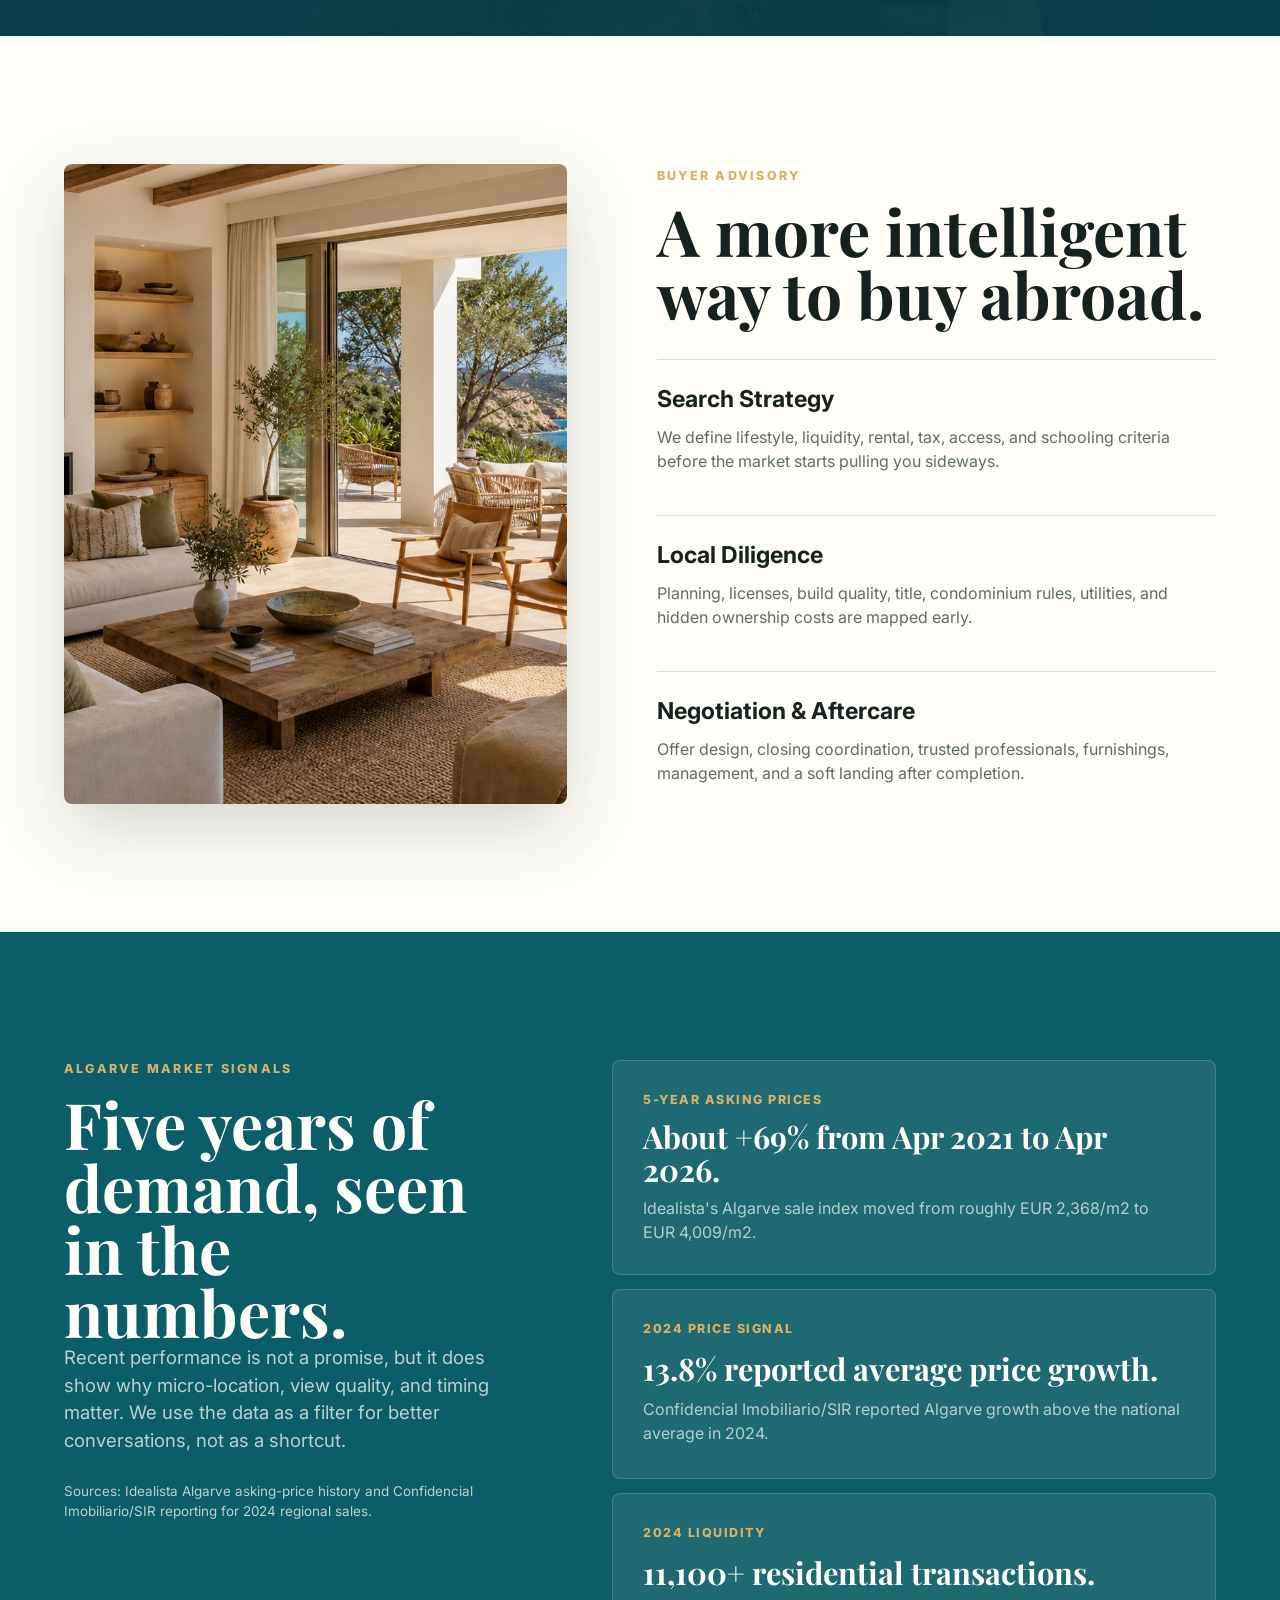
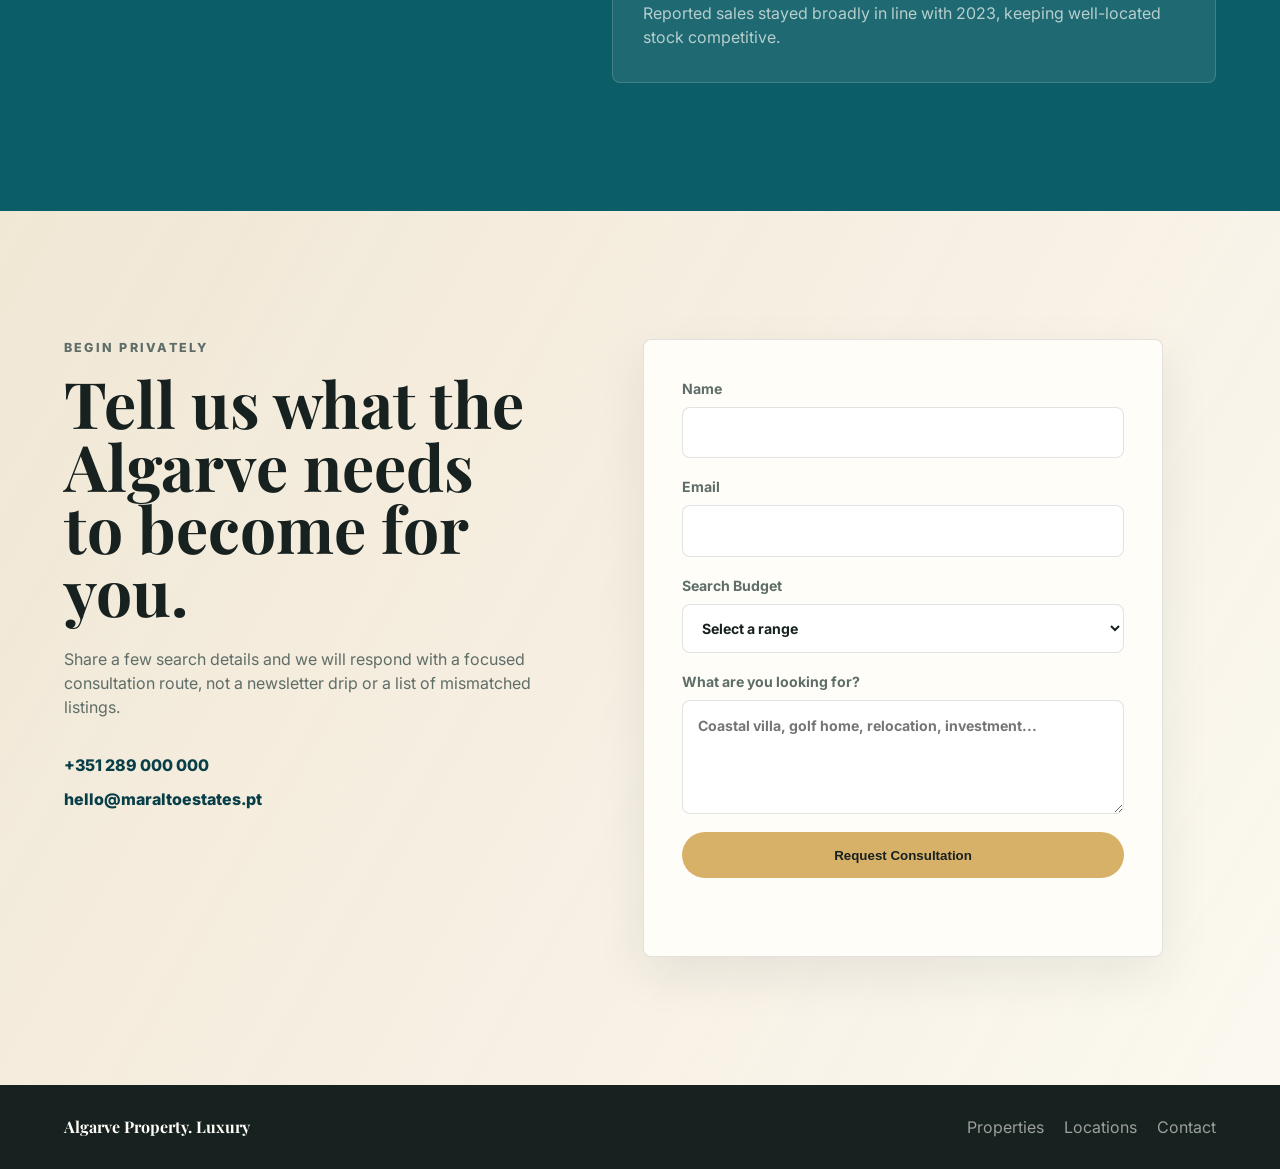
==== commit 53b3858a: "Refine Algarve visuals and market section" ====
--- a/index.html
+++ b/index.html
@@ -52,11 +52,11 @@
       </div>
       <aside class="hero-panel" aria-label="Agency performance highlights">
         <div>
-          <span>18+</span>
+          <span>40</span>
           <p>years advising international buyers</p>
         </div>
         <div>
-          <span>42</span>
+          <span>30+</span>
           <p>prime coastal introductions this year</p>
         </div>
         <div>
@@ -91,7 +91,7 @@
           </div>
         </article>
         <article class="feature-card image-card">
-          <img src="assets/algarve-golf-resort.png" alt="Luxury Algarve golf resort villa with pool and fairway views">
+          <img src="assets/algarve-golf-fairway.png" alt="Luxury Algarve golf fairway with resort villas and ocean light">
           <div>
             <span class="card-index">02</span>
             <h3>Golf & resort residences</h3>
@@ -120,39 +120,60 @@
       </div>
       <div class="location-strip" aria-label="Algarve locations">
         <article>
-          <span>West Coast</span>
-          <h3>Lagos</h3>
-          <p>Clifftop views, marina living, historic character.</p>
-        </article>
-        <article>
-          <span>Golden Cliffs</span>
-          <h3>Carvoeiro</h3>
-          <p>Sea caves, villa terraces, relaxed village rhythm.</p>
-        </article>
-        <article>
-          <span>Marina & Golf</span>
-          <h3>Vilamoura</h3>
-          <p>Golf, marina energy, lock-and-leave residences.</p>
-        </article>
-        <article>
-          <span>Prime Resort</span>
-          <h3>Quinta do Lago</h3>
-          <p>Low-density luxury, security, wellness, privacy.</p>
-        </article>
-        <article>
-          <span>Estate Privacy</span>
-          <h3>Vale do Lobo</h3>
-          <p>Oceanfront fairways, beach clubs, polished family living.</p>
-        </article>
-        <article>
-          <span>Village Coast</span>
-          <h3>Ferragudo</h3>
-          <p>Harbour charm, boutique villas, quieter western access.</p>
-        </article>
-        <article>
-          <span>Eastern Calm</span>
-          <h3>Tavira</h3>
-          <p>Ria Formosa calm, heritage homes, softer pricing.</p>
+          <img src="assets/location-lagos.png" alt="Lagos cliffs and turquoise Atlantic water near Ponta da Piedade">
+          <div>
+            <span>West Coast</span>
+            <h3>Lagos</h3>
+            <p>Clifftop views, marina living, historic character.</p>
+          </div>
+        </article>
+        <article>
+          <img src="assets/location-carvoeiro.png" alt="Carvoeiro cliff village and sea caves at golden hour">
+          <div>
+            <span>Golden Cliffs</span>
+            <h3>Carvoeiro</h3>
+            <p>Sea caves, villa terraces, relaxed village rhythm.</p>
+          </div>
+        </article>
+        <article>
+          <img src="assets/location-vilamoura.png" alt="Vilamoura marina beside golf fairways and resort residences">
+          <div>
+            <span>Marina & Golf</span>
+            <h3>Vilamoura</h3>
+            <p>Golf, marina energy, lock-and-leave residences.</p>
+          </div>
+        </article>
+        <article>
+          <img src="assets/location-quinta-do-lago.png" alt="Quinta do Lago villas, umbrella pines, golf and Ria Formosa views">
+          <div>
+            <span>Prime Resort</span>
+            <h3>Quinta do Lago</h3>
+            <p>Low-density luxury, security, wellness, privacy.</p>
+          </div>
+        </article>
+        <article>
+          <img src="assets/location-vale-do-lobo.png" alt="Vale do Lobo red cliffs with oceanfront golf fairways">
+          <div>
+            <span>Estate Privacy</span>
+            <h3>Vale do Lobo</h3>
+            <p>Oceanfront fairways, beach clubs, polished family living.</p>
+          </div>
+        </article>
+        <article>
+          <img src="assets/location-ferragudo.png" alt="Ferragudo whitewashed village and harbour at the river mouth">
+          <div>
+            <span>Village Coast</span>
+            <h3>Ferragudo</h3>
+            <p>Harbour charm, boutique villas, quieter western access.</p>
+          </div>
+        </article>
+        <article>
+          <img src="assets/location-tavira.png" alt="Tavira heritage rooftops, Roman bridge and Ria Formosa lagoon">
+          <div>
+            <span>Eastern Calm</span>
+            <h3>Tavira</h3>
+            <p>Ria Formosa calm, heritage homes, softer pricing.</p>
+          </div>
         </article>
       </div>
       <div class="location-note" aria-label="Location advisory highlights">
@@ -185,23 +206,28 @@
       </div>
     </section>
 
-    <section class="journal">
-      <div>
-        <p class="section-kicker">Algarve Notes</p>
-        <h2>What smart buyers ask before they fly in.</h2>
+    <section class="journal market-insight">
+      <div class="market-copy">
+        <p class="section-kicker">Algarve Market Signals</p>
+        <h2>Five years of demand, seen in the numbers.</h2>
+        <p>Recent performance is not a promise, but it does show why micro-location, view quality, and timing matter. We use the data as a filter for better conversations, not as a shortcut.</p>
+        <p class="source-note">Sources: Idealista Algarve asking-price history and Confidencial Imobiliario/SIR reporting for 2024 regional sales.</p>
       </div>
       <div class="journal-grid">
         <a href="#contact">
-          <span>Market Timing</span>
-          <strong>Where competition is easing, and where it is not.</strong>
+          <span>5-year asking prices</span>
+          <strong>About +69% from Apr 2021 to Apr 2026.</strong>
+          <p>Idealista's Algarve sale index moved from roughly EUR 2,368/m2 to EUR 4,009/m2.</p>
         </a>
         <a href="#contact">
-          <span>Residency</span>
-          <strong>Buying for lifestyle, income, schools, or a future move.</strong>
+          <span>2024 price signal</span>
+          <strong>13.8% reported average price growth.</strong>
+          <p>Confidencial Imobiliario/SIR reported Algarve growth above the national average in 2024.</p>
         </a>
         <a href="#contact">
-          <span>View Premiums</span>
-          <strong>How sea view, walkability, and privacy really price in.</strong>
+          <span>2024 liquidity</span>
+          <strong>11,100+ residential transactions.</strong>
+          <p>Reported sales stayed broadly in line with 2023, keeping well-located stock competitive.</p>
         </a>
       </div>
     </section>
--- a/styles.css
+++ b/styles.css
@@ -483,26 +483,57 @@
 }
 
 .location-strip article {
+  position: relative;
+  overflow: hidden;
   min-height: 260px;
-  padding: clamp(20px, 3vw, 30px);
+  display: flex;
+  align-items: flex-end;
+  padding: 0;
   border: 1px solid rgba(255, 253, 248, 0.18);
   border-radius: 8px;
-  background: linear-gradient(180deg, rgba(255, 253, 248, 0.12), rgba(255, 253, 248, 0.06));
+  background: rgba(255, 253, 248, 0.08);
   box-shadow: 0 24px 70px rgba(4, 28, 32, 0.24);
-  backdrop-filter: blur(14px);
-  transition: background 180ms ease, border-color 180ms ease, transform 180ms ease;
+  transition: border-color 180ms ease, transform 180ms ease;
+}
+
+.location-strip article::after {
+  content: "";
+  position: absolute;
+  inset: 0;
+  background:
+    linear-gradient(0deg, rgba(5, 40, 46, 0.93), rgba(5, 40, 46, 0.42) 55%, rgba(5, 40, 46, 0.1)),
+    linear-gradient(90deg, rgba(5, 40, 46, 0.5), transparent 72%);
+}
+
+.location-strip img {
+  position: absolute;
+  inset: 0;
+  width: 100%;
+  height: 100%;
+  object-fit: cover;
+  transition: transform 520ms ease;
+}
+
+.location-strip article > div {
+  position: relative;
+  z-index: 1;
+  width: 100%;
+  padding: clamp(20px, 3vw, 28px);
 }
 
 .location-strip article:hover {
-  background: linear-gradient(180deg, rgba(255, 253, 248, 0.18), rgba(255, 253, 248, 0.08));
   border-color: rgba(216, 177, 105, 0.5);
   transform: translateY(-4px);
+}
+
+.location-strip article:hover img {
+  transform: scale(1.04);
 }
 
 .location-strip span {
   display: block;
   min-height: 34px;
-  margin-bottom: 44px;
+  margin-bottom: 54px;
   color: var(--gold);
   font-size: 0.72rem;
   font-weight: 800;
@@ -615,6 +646,26 @@
   line-height: 1.08;
 }
 
+.market-copy > p:not(.section-kicker) {
+  max-width: 620px;
+  color: rgba(255, 253, 248, 0.72);
+  font-size: clamp(1rem, 1.7vw, 1.16rem);
+}
+
+.source-note {
+  margin-top: 26px;
+  font-size: 0.84rem !important;
+}
+
+.market-insight .journal-grid a {
+  min-height: 190px;
+}
+
+.market-insight .journal-grid p {
+  margin: 0;
+  color: rgba(255, 253, 248, 0.68);
+}
+
 .contact {
   display: grid;
   grid-template-columns: minmax(280px, 0.9fr) minmax(320px, 520px);
@@ -800,12 +851,12 @@
   }
 
   .location-strip article {
-    min-height: 190px;
+    min-height: 320px;
   }
 
   .location-strip span {
     min-height: 0;
-    margin-bottom: 28px;
+    margin-bottom: 58px;
   }
 
   .advisory-image {
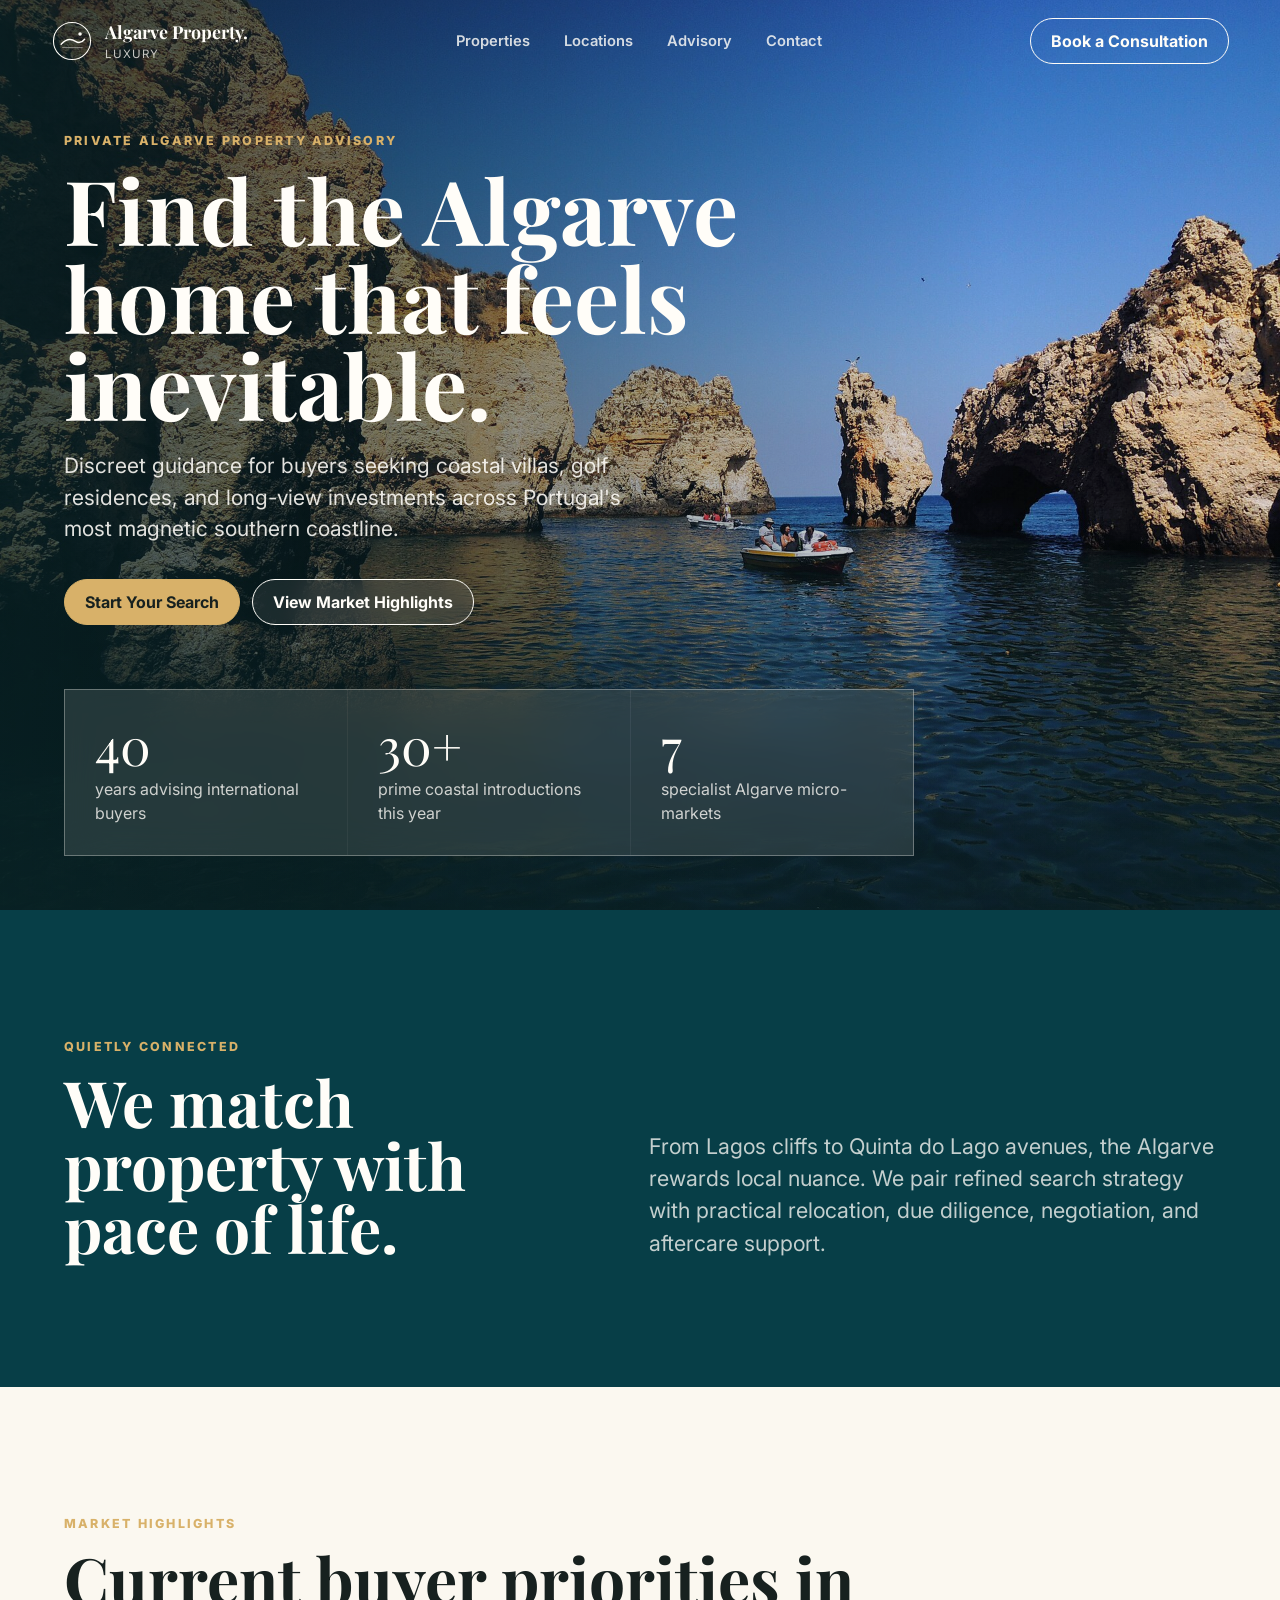
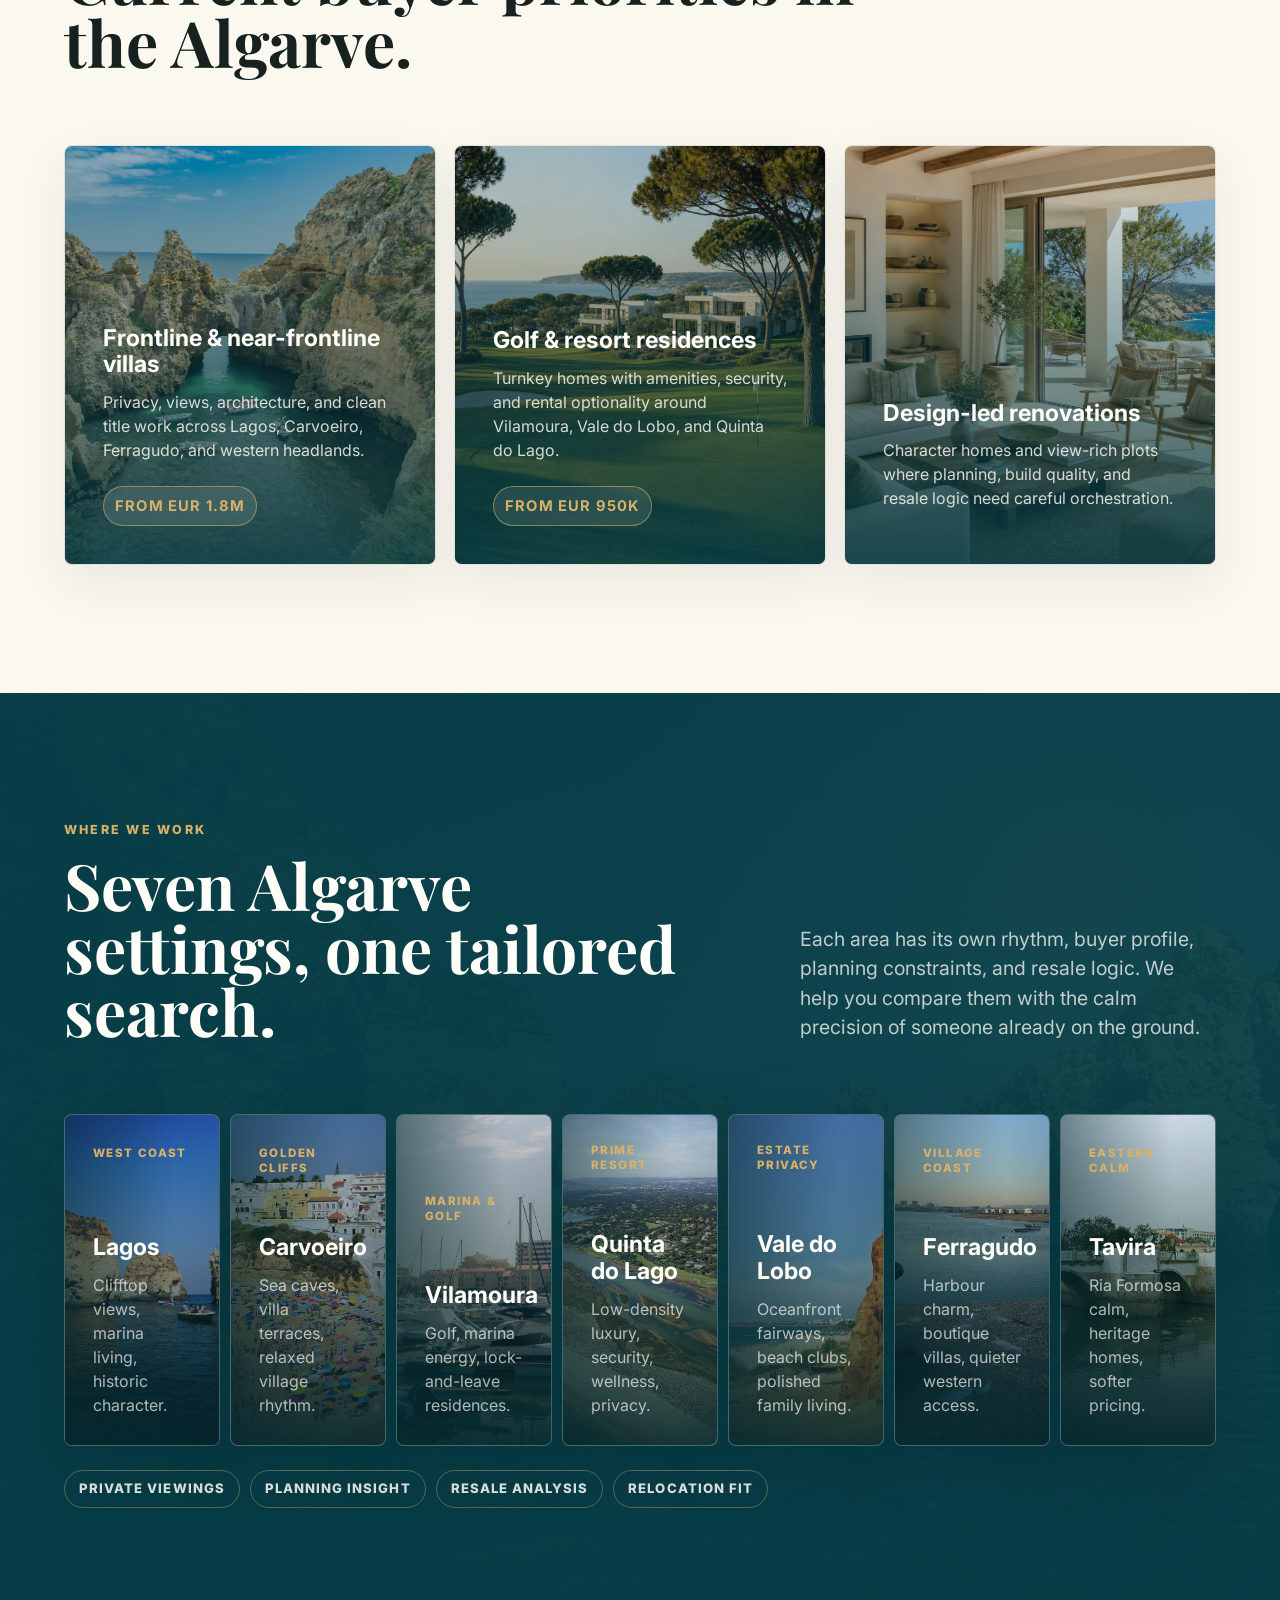
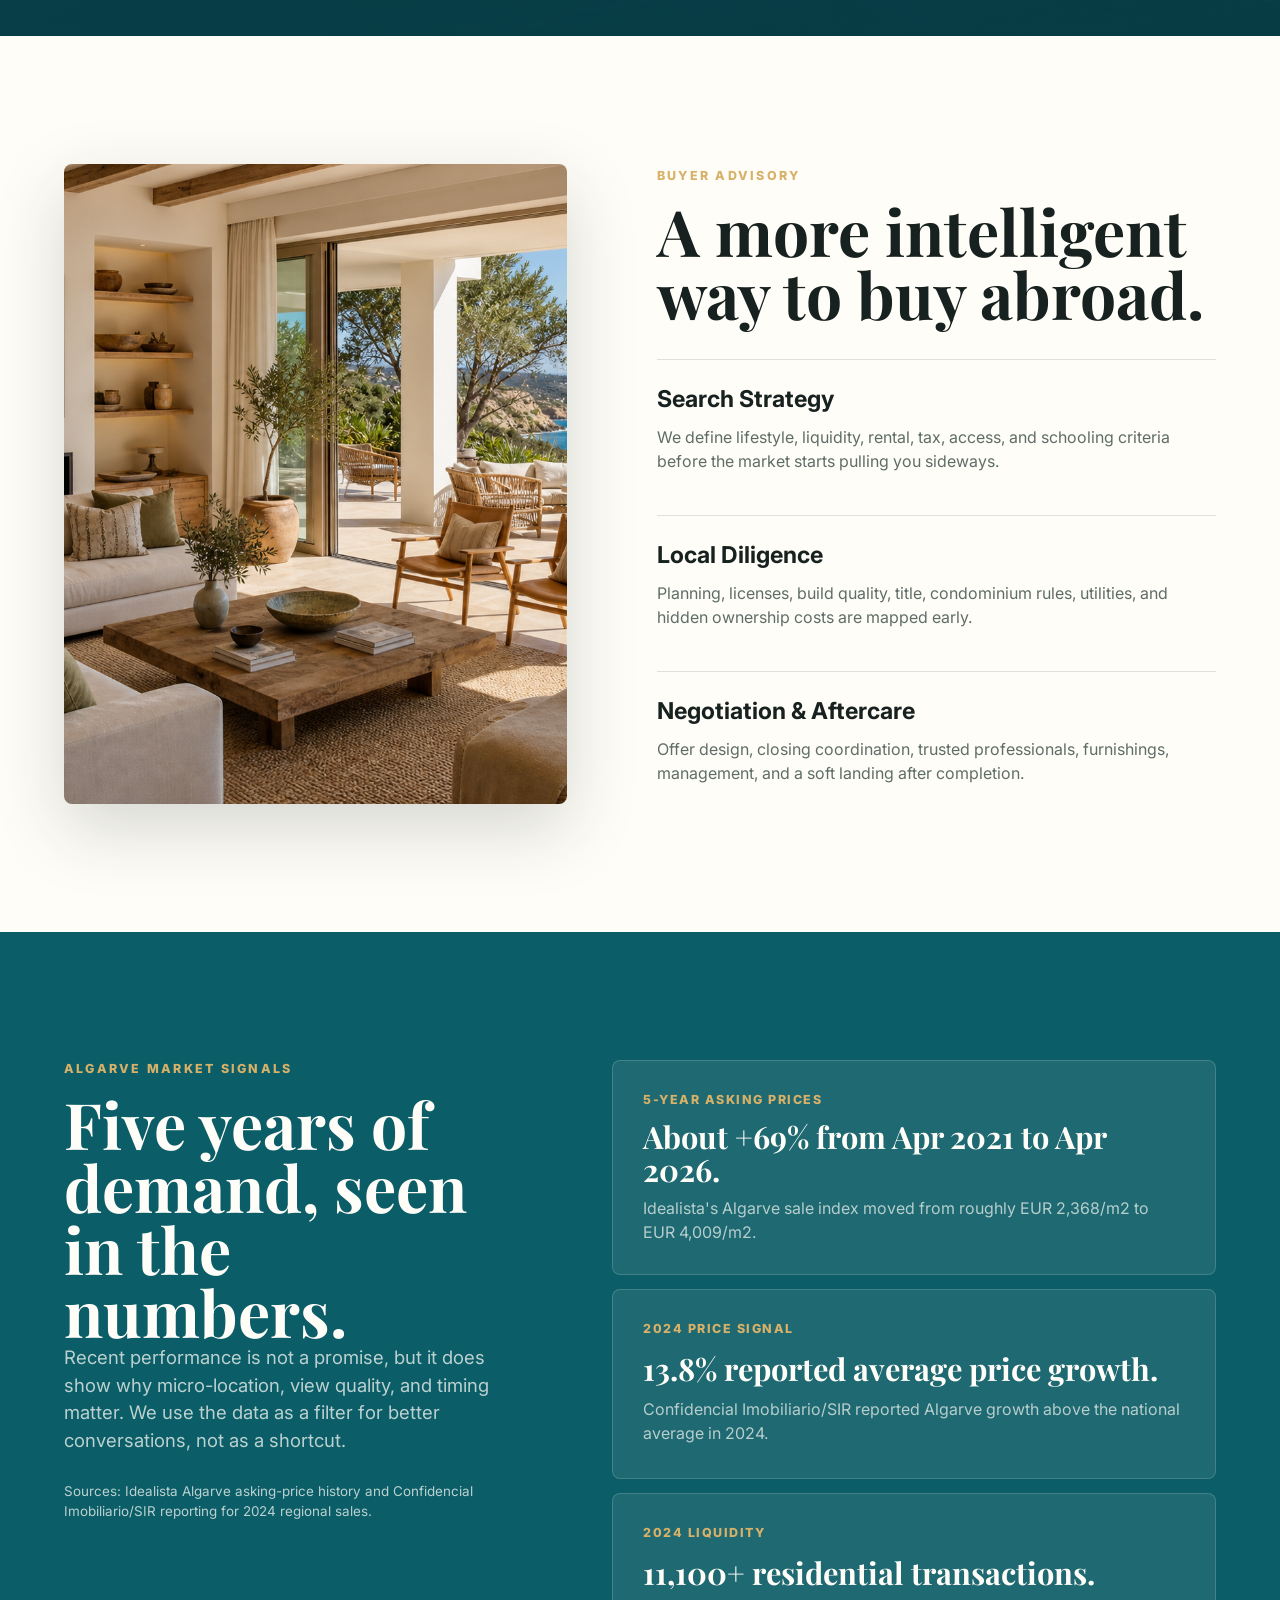
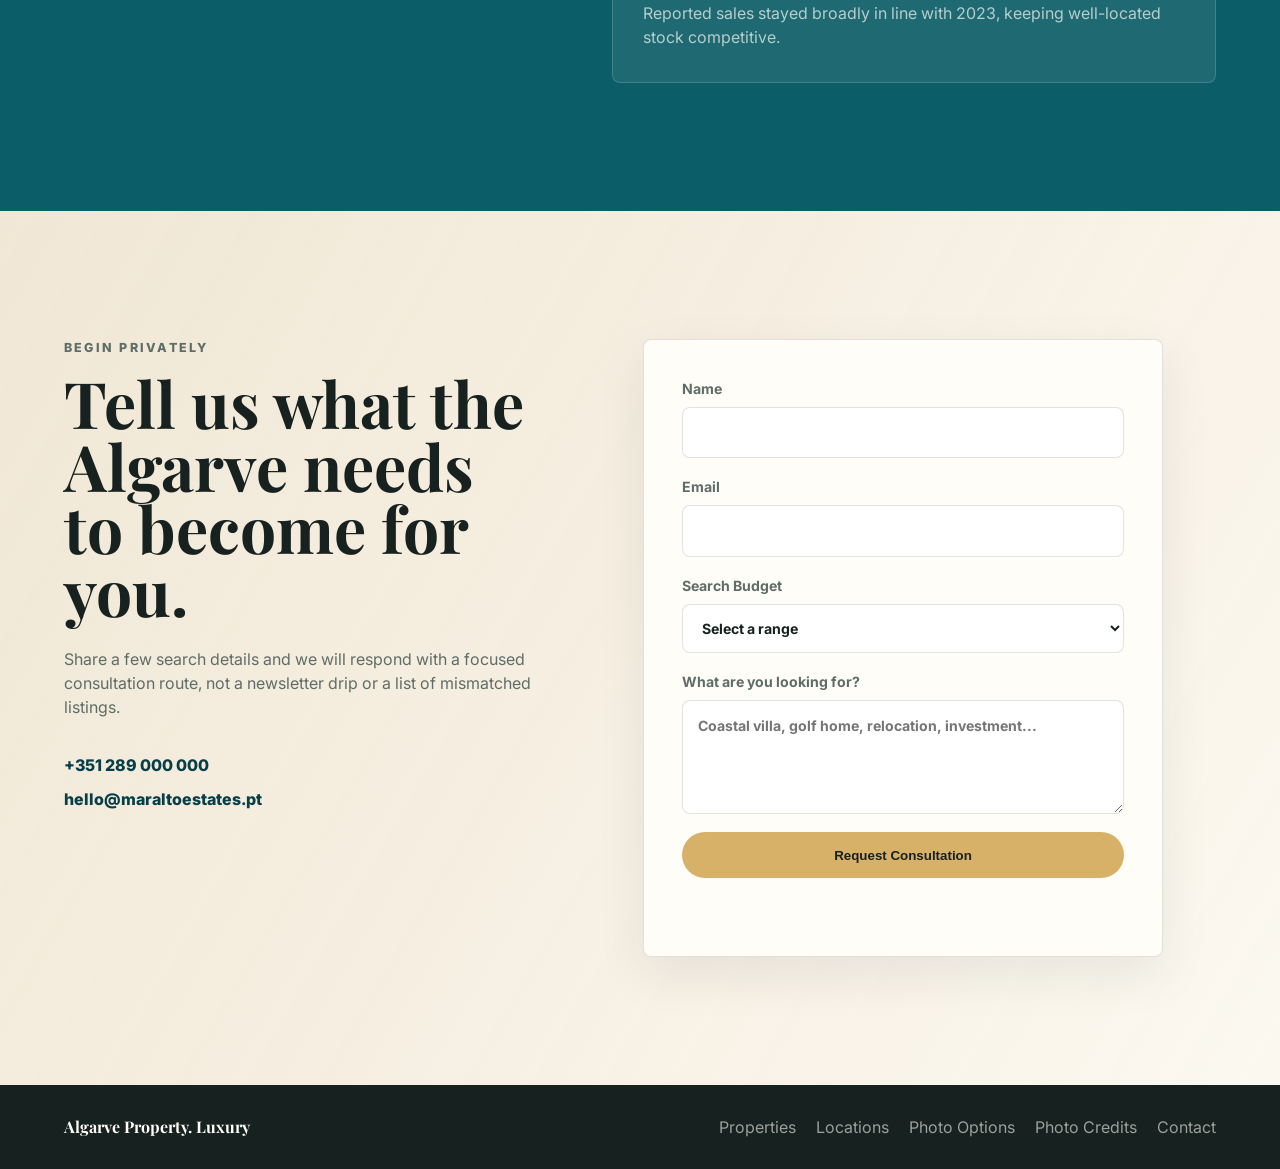
==== commit 9cf6fc83: "Use real Algarve photos" ====
--- a/index.html
+++ b/index.html
@@ -39,7 +39,7 @@
 
   <main id="top">
     <section class="hero" aria-label="Algarve real estate">
-      <img class="hero-image" src="assets/algarve-hero.png" alt="Luxury villa terrace overlooking the Algarve coastline at golden hour">
+      <img class="hero-image" src="assets/real-lagos-ponta-da-piedade.jpg" alt="Real photograph of Ponta da Piedade cliffs and sea caves in Lagos, Algarve">
       <div class="hero-shade"></div>
       <div class="hero-content">
         <p class="eyebrow">Private Algarve Property Advisory</p>
@@ -82,9 +82,8 @@
 
       <div class="showcase-grid">
         <article class="feature-card image-card">
-          <img src="assets/algarve-frontline-villa.png" alt="Frontline Algarve villa above golden cliffs and turquoise sea">
-          <div>
-            <span class="card-index">01</span>
+          <img src="assets/real-frontline-sea-lagos.jpg" alt="Real photograph of Lagos sea caves and Atlantic water at Ponta da Piedade">
+          <div>
             <h3>Frontline & near-frontline villas</h3>
             <p>Privacy, views, architecture, and clean title work across Lagos, Carvoeiro, Ferragudo, and western headlands.</p>
             <strong>From EUR 1.8M</strong>
@@ -93,7 +92,6 @@
         <article class="feature-card image-card">
           <img src="assets/algarve-golf-fairway.png" alt="Luxury Algarve golf fairway with resort villas and ocean light">
           <div>
-            <span class="card-index">02</span>
             <h3>Golf & resort residences</h3>
             <p>Turnkey homes with amenities, security, and rental optionality around Vilamoura, Vale do Lobo, and Quinta do Lago.</p>
             <strong>From EUR 950K</strong>
@@ -102,7 +100,6 @@
         <article class="feature-card image-card">
           <img src="assets/algarve-interior.png" alt="Elegant Algarve villa interior opening to a sea-view terrace">
           <div>
-            <span class="card-index">03</span>
             <h3>Design-led renovations</h3>
             <p>Character homes and view-rich plots where planning, build quality, and resale logic need careful orchestration.</p>
           </div>
@@ -120,7 +117,7 @@
       </div>
       <div class="location-strip" aria-label="Algarve locations">
         <article>
-          <img src="assets/location-lagos.png" alt="Lagos cliffs and turquoise Atlantic water near Ponta da Piedade">
+          <img src="assets/real-lagos-ponta-da-piedade.jpg" alt="Real photograph of Lagos cliffs and sea caves at Ponta da Piedade">
           <div>
             <span>West Coast</span>
             <h3>Lagos</h3>
@@ -128,7 +125,7 @@
           </div>
         </article>
         <article>
-          <img src="assets/location-carvoeiro.png" alt="Carvoeiro cliff village and sea caves at golden hour">
+          <img src="assets/real-carvoeiro.jpg" alt="Real photograph of Carvoeiro beach village and cliffs">
           <div>
             <span>Golden Cliffs</span>
             <h3>Carvoeiro</h3>
@@ -136,7 +133,7 @@
           </div>
         </article>
         <article>
-          <img src="assets/location-vilamoura.png" alt="Vilamoura marina beside golf fairways and resort residences">
+          <img src="assets/real-vilamoura-marina.jpg" alt="Real photograph of Vilamoura marina with yachts">
           <div>
             <span>Marina & Golf</span>
             <h3>Vilamoura</h3>
@@ -144,7 +141,7 @@
           </div>
         </article>
         <article>
-          <img src="assets/location-quinta-do-lago.png" alt="Quinta do Lago villas, umbrella pines, golf and Ria Formosa views">
+          <img src="assets/real-quinta-do-lago.jpg" alt="Real aerial photograph of Quinta do Lago, Ria Formosa and golf courses">
           <div>
             <span>Prime Resort</span>
             <h3>Quinta do Lago</h3>
@@ -152,7 +149,7 @@
           </div>
         </article>
         <article>
-          <img src="assets/location-vale-do-lobo.png" alt="Vale do Lobo red cliffs with oceanfront golf fairways">
+          <img src="assets/real-vale-do-lobo.jpg" alt="Real photograph of Vale do Lobo red cliffs and beach">
           <div>
             <span>Estate Privacy</span>
             <h3>Vale do Lobo</h3>
@@ -160,7 +157,7 @@
           </div>
         </article>
         <article>
-          <img src="assets/location-ferragudo.png" alt="Ferragudo whitewashed village and harbour at the river mouth">
+          <img src="assets/real-ferragudo.jpg" alt="Real photograph of Ferragudo village across the harbour">
           <div>
             <span>Village Coast</span>
             <h3>Ferragudo</h3>
@@ -168,7 +165,7 @@
           </div>
         </article>
         <article>
-          <img src="assets/location-tavira.png" alt="Tavira heritage rooftops, Roman bridge and Ria Formosa lagoon">
+          <img src="assets/real-tavira-roman-bridge.jpg" alt="Real photograph of Tavira Roman bridge and riverfront">
           <div>
             <span>Eastern Calm</span>
             <h3>Tavira</h3>
@@ -277,6 +274,8 @@
     <div>
       <a href="#properties">Properties</a>
       <a href="#locations">Locations</a>
+      <a href="photo-options.html">Photo Options</a>
+      <a href="photo-credits.html">Photo Credits</a>
       <a href="#contact">Contact</a>
     </div>
   </footer>
--- a/styles.css
+++ b/styles.css
@@ -375,13 +375,6 @@
   text-transform: uppercase;
 }
 
-.card-index {
-  display: block;
-  margin-bottom: 80px;
-  color: var(--clay);
-  font-weight: 800;
-}
-
 .image-card {
   position: relative;
   overflow: hidden;
@@ -411,8 +404,7 @@
   padding: clamp(24px, 4vw, 38px);
 }
 
-.image-card p,
-.image-card .card-index {
+.image-card p {
   color: rgba(255, 253, 248, 0.82);
 }
 
@@ -443,7 +435,7 @@
 }
 
 .locations::before {
-  background-image: url("assets/algarve-hero.png");
+  background-image: url("assets/real-lagos-ponta-da-piedade.jpg");
   background-size: cover;
   background-position: center 58%;
   opacity: 0.2;
@@ -838,10 +830,6 @@
     margin-top: 42px;
   }
 
-  .card-index {
-    margin-bottom: 48px;
-  }
-
   .feature-card {
     min-height: 330px;
   }
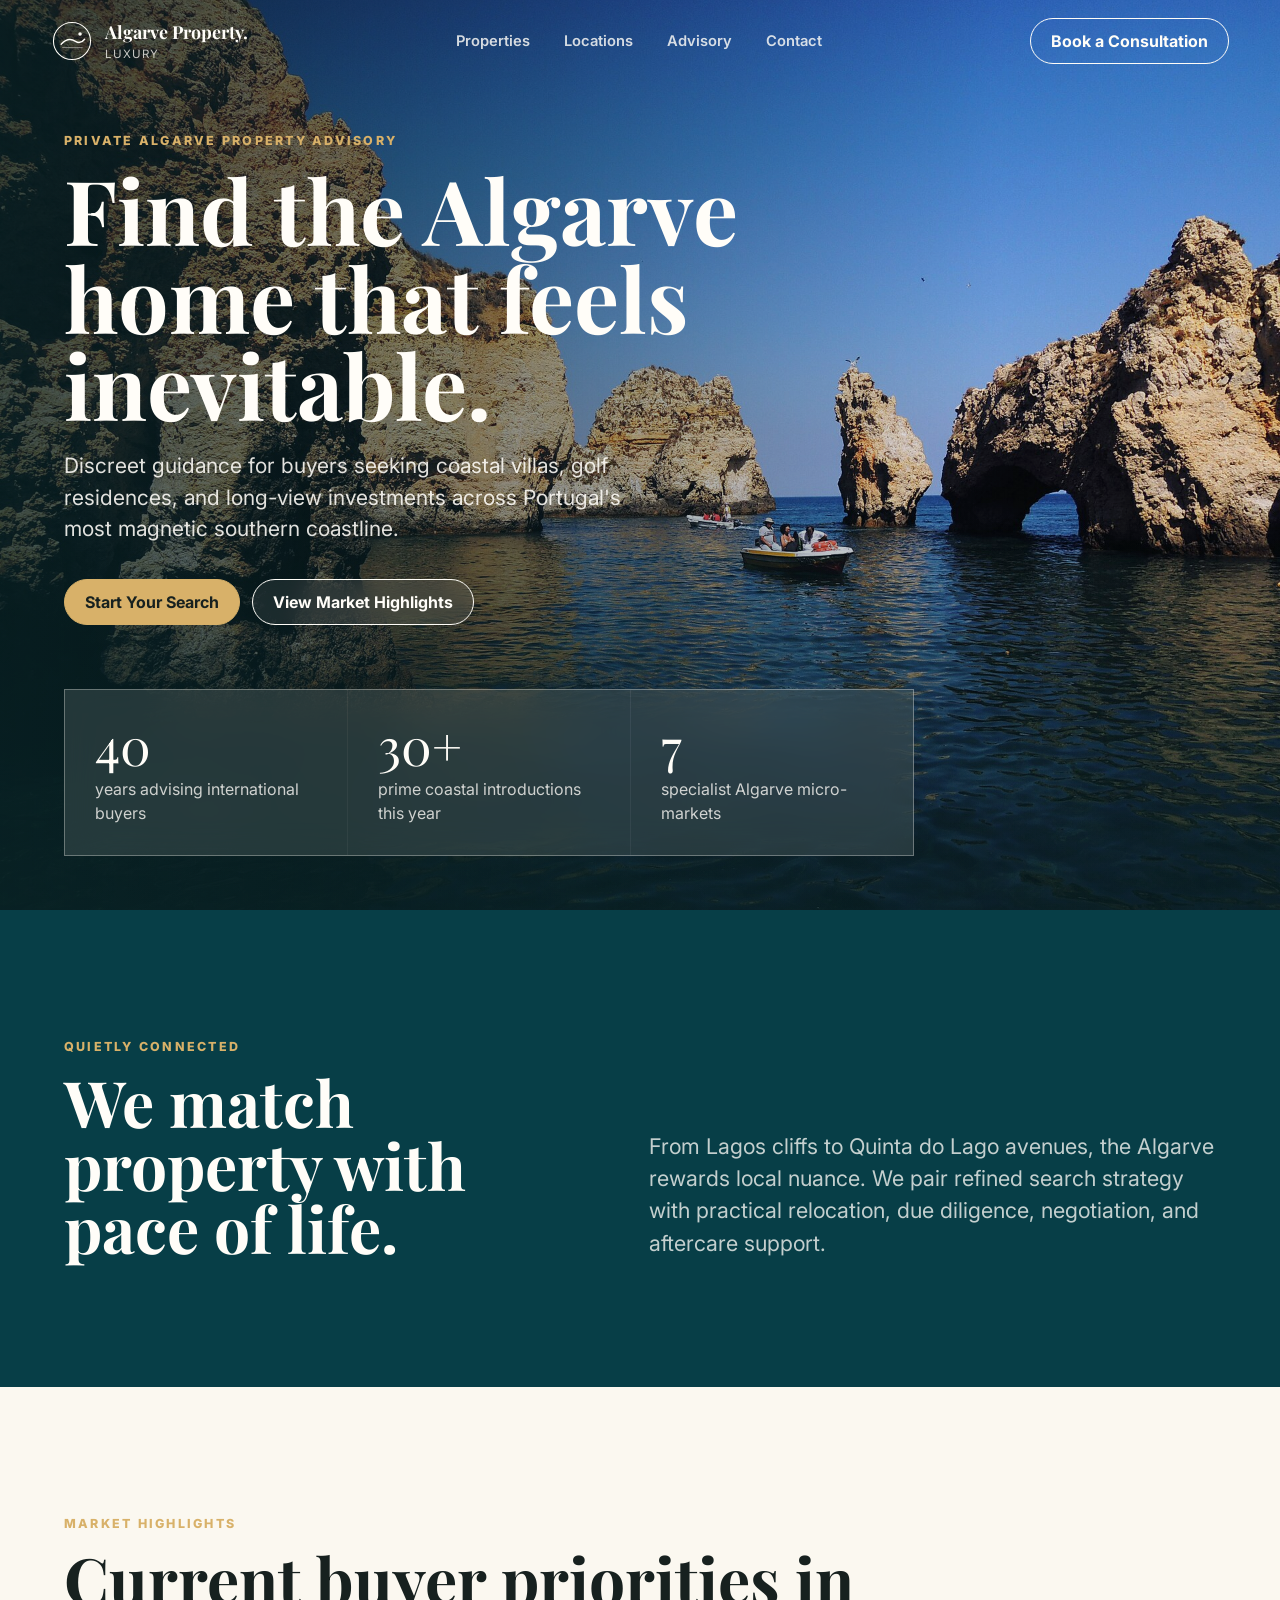
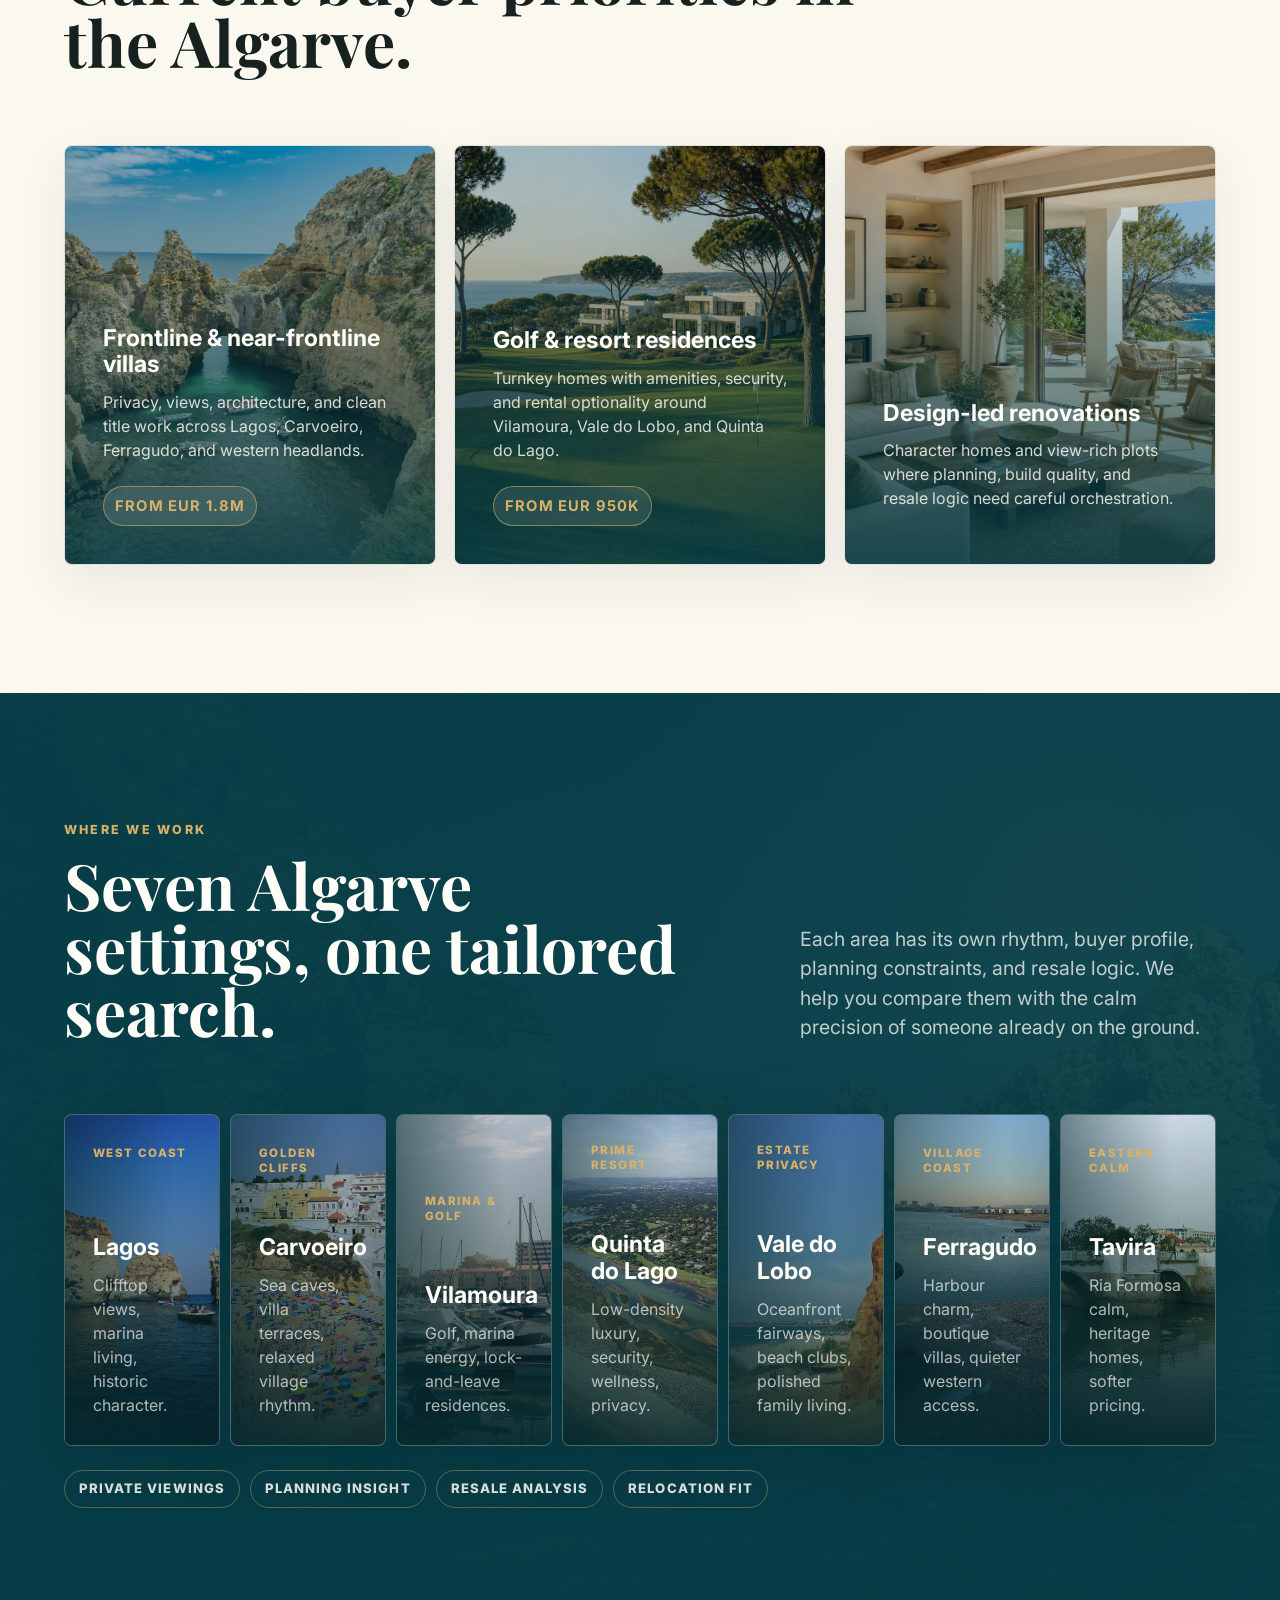
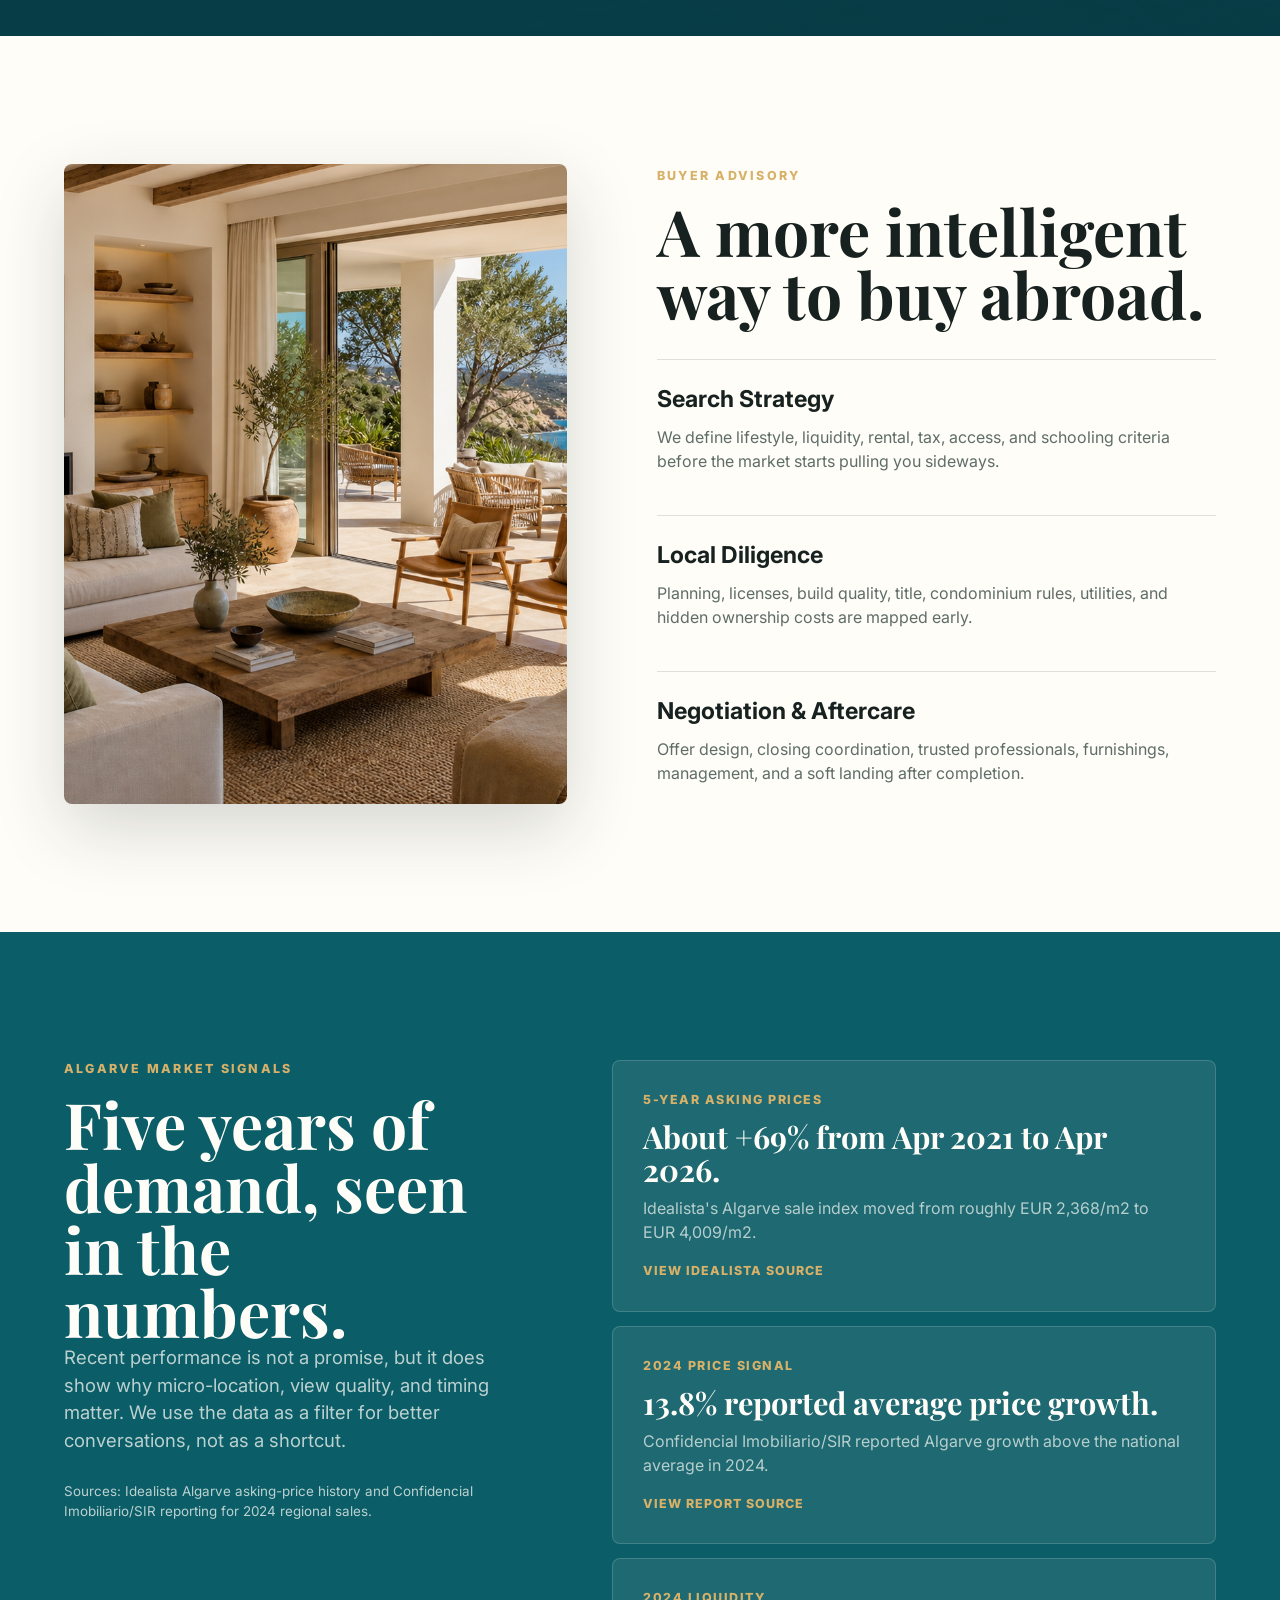
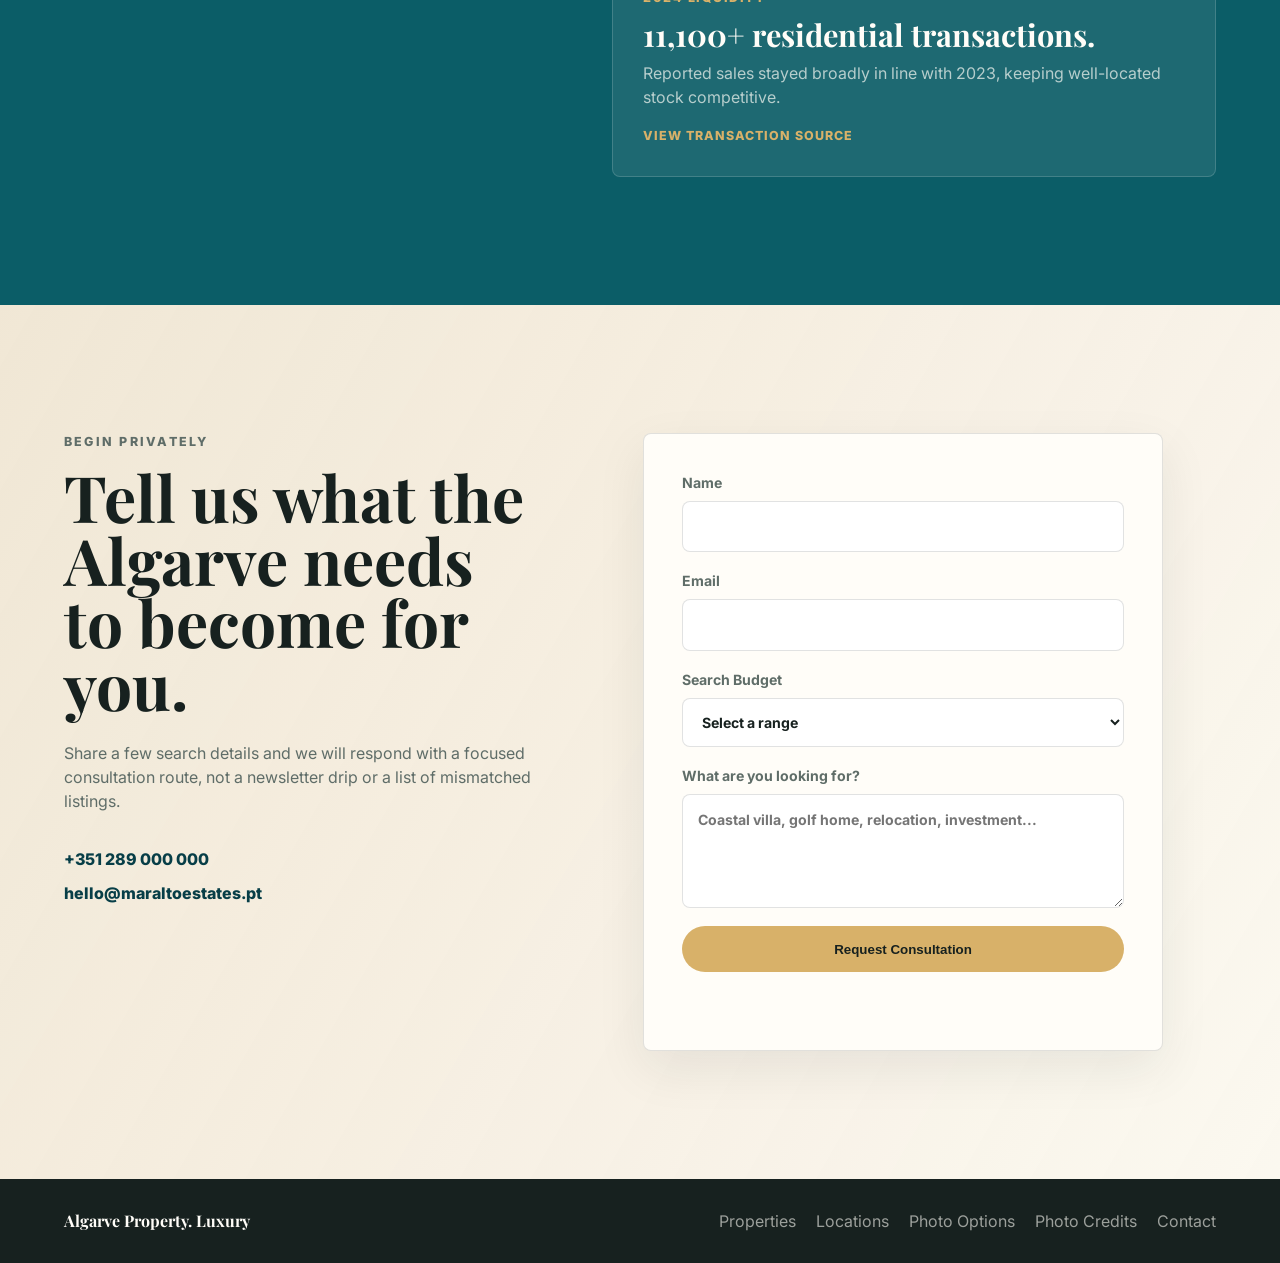
==== commit 637ae98a: "Add source links and hero options" ====
--- a/index.html
+++ b/index.html
@@ -211,20 +211,23 @@
         <p class="source-note">Sources: Idealista Algarve asking-price history and Confidencial Imobiliario/SIR reporting for 2024 regional sales.</p>
       </div>
       <div class="journal-grid">
-        <a href="#contact">
+        <a href="https://www.idealista.pt/media/relatorios-preco-habitacao/venda/algarve/historico/" target="_blank" rel="noopener">
           <span>5-year asking prices</span>
           <strong>About +69% from Apr 2021 to Apr 2026.</strong>
           <p>Idealista's Algarve sale index moved from roughly EUR 2,368/m2 to EUR 4,009/m2.</p>
+          <em class="source-link">View Idealista source</em>
         </a>
-        <a href="#contact">
+        <a href="https://www.theportugalnews.com/news/2025-03-26/algarve-house-prices-rise-above-national-average/96460" target="_blank" rel="noopener">
           <span>2024 price signal</span>
           <strong>13.8% reported average price growth.</strong>
           <p>Confidencial Imobiliario/SIR reported Algarve growth above the national average in 2024.</p>
+          <em class="source-link">View report source</em>
         </a>
-        <a href="#contact">
+        <a href="https://www.theportugalnews.com/news/2025-03-26/algarve-house-prices-rise-above-national-average/96460" target="_blank" rel="noopener">
           <span>2024 liquidity</span>
           <strong>11,100+ residential transactions.</strong>
           <p>Reported sales stayed broadly in line with 2023, keeping well-located stock competitive.</p>
+          <em class="source-link">View transaction source</em>
         </a>
       </div>
     </section>
--- a/styles.css
+++ b/styles.css
@@ -658,6 +658,17 @@
   color: rgba(255, 253, 248, 0.68);
 }
 
+.source-link {
+  width: fit-content;
+  margin-top: 8px;
+  color: var(--gold);
+  font-size: 0.78rem;
+  font-style: normal;
+  font-weight: 800;
+  letter-spacing: 0.08em;
+  text-transform: uppercase;
+}
+
 .contact {
   display: grid;
   grid-template-columns: minmax(280px, 0.9fr) minmax(320px, 520px);
